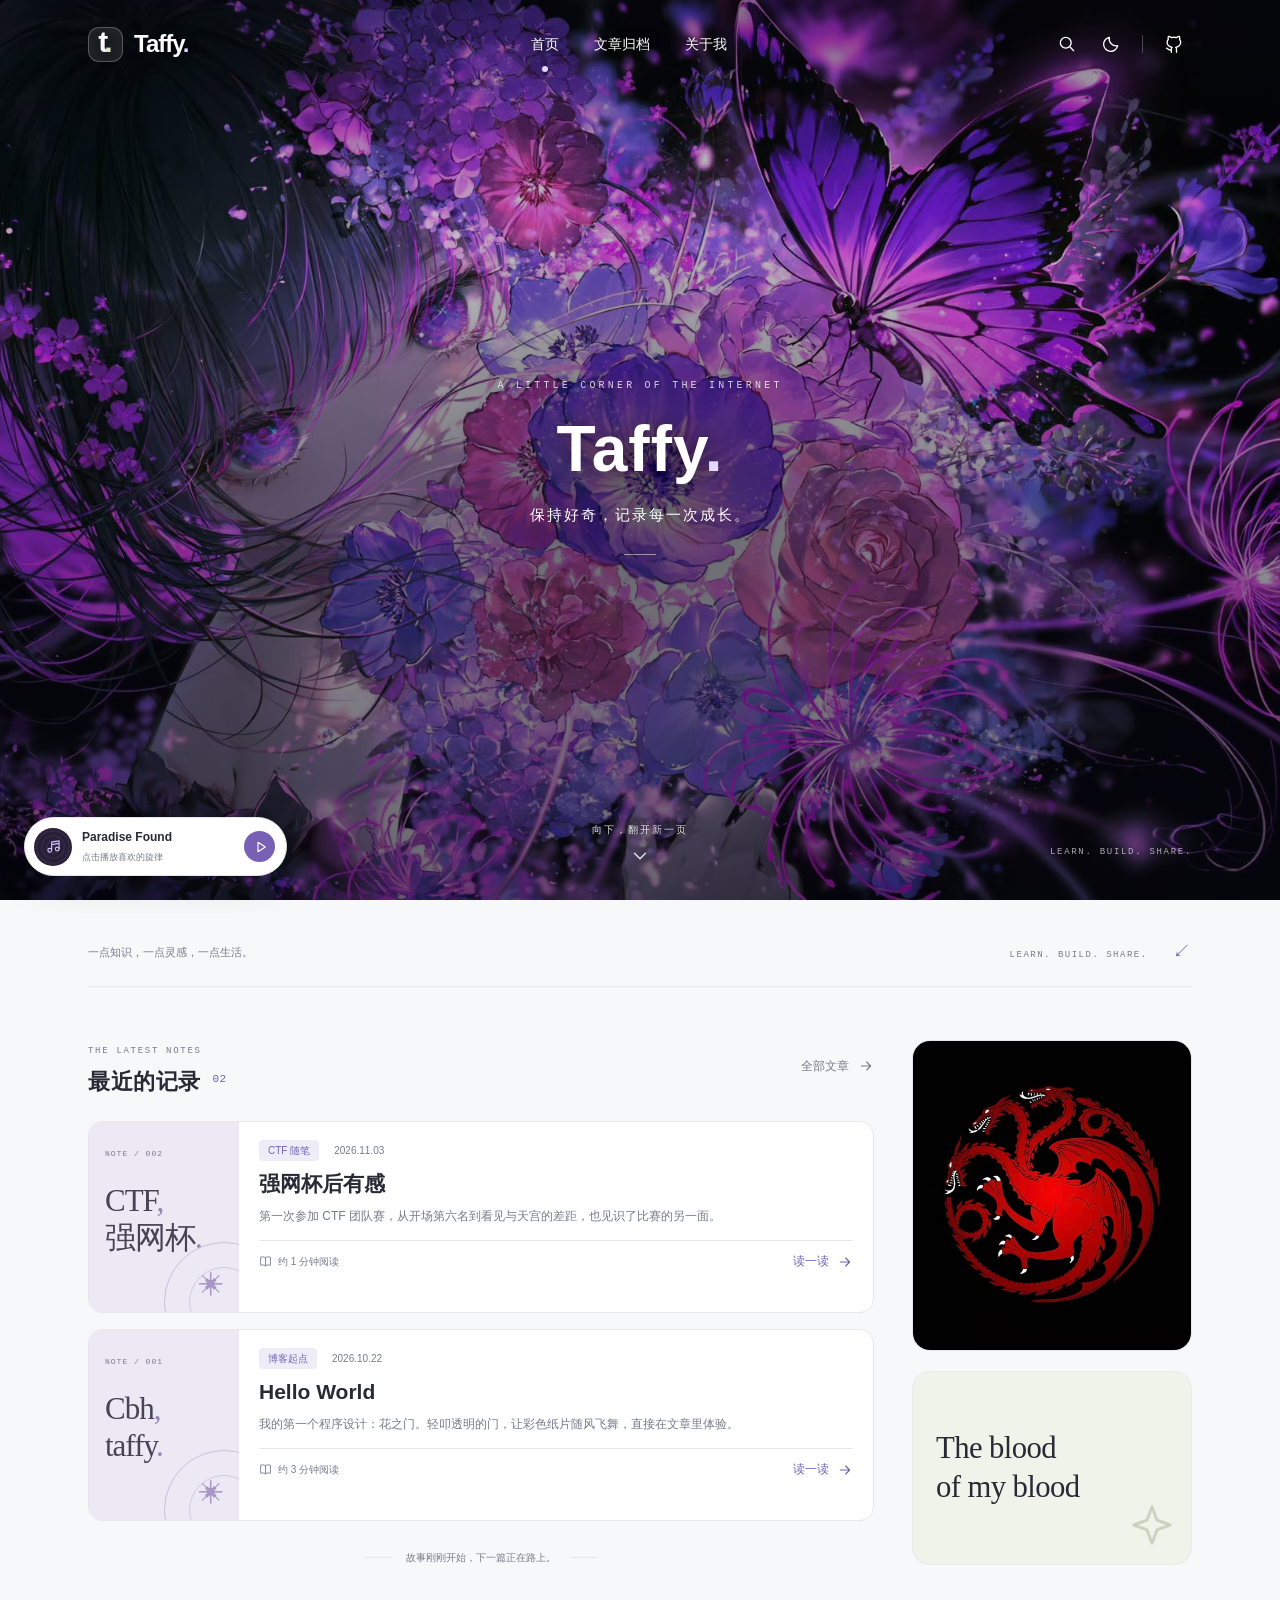
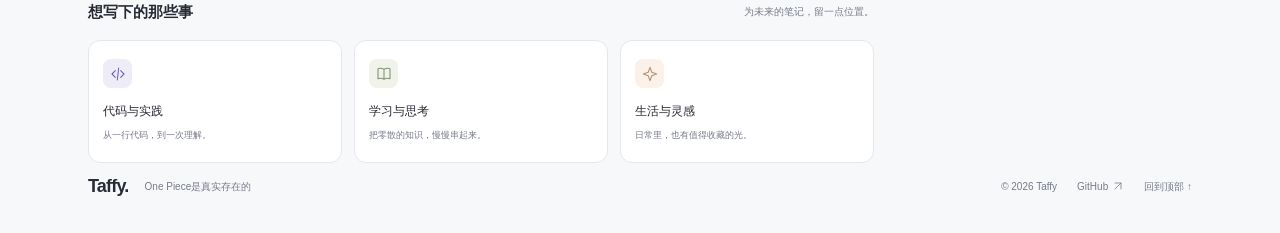
==== index.html @ 6ffe506d "Compact homepage article cards and refresh archive navigation" ====
<!DOCTYPE html>
<html lang="zh-CN" id="top">
<head>
  <meta charset="utf-8"><meta name="viewport" content="width=device-width, initial-scale=1">
  <title>Taffy · 保持好奇，记录成长</title><meta name="description" content="Taffy 的个人博客，记录学习、编程实践和生活灵感。保持好奇，记录每一次成长。">
  <link rel="canonical" href="https://cfy42568b-cmd.github.io/"><link rel="icon" href="/assets/favicon.svg" type="image/svg+xml">
  <meta name="color-scheme" content="light dark"><meta name="theme-color" content="#f7f8fa">
  <meta property="og:type" content="website"><meta property="og:title" content="Taffy · 保持好奇，记录成长"><meta property="og:description" content="Taffy 的个人博客，记录学习、编程实践和生活灵感。保持好奇，记录每一次成长。"><meta property="og:url" content="https://cfy42568b-cmd.github.io/"><meta property="og:site_name" content="Taffy 的学习手记"><meta property="og:locale" content="zh_CN"><meta name="twitter:card" content="summary">
  <script>(()=>{document.documentElement.classList.add('js');try{const t=localStorage.getItem('taffy-theme');if(t==='light'||t==='dark')document.documentElement.dataset.theme=t;else if(matchMedia('(prefers-color-scheme: dark)').matches)document.documentElement.dataset.theme='dark';}catch(e){if(matchMedia('(prefers-color-scheme: dark)').matches)document.documentElement.dataset.theme='dark';}})();</script>
  <link rel="preload" as="image" href="/assets/butterfly-night.jpg">
  <link rel="stylesheet" href="/css/taffy.css?v=97328b5d8782"><link rel="stylesheet" href="/css/wallpaper.css?v=3caed2d42770"><script src="/js/taffy.js?v=270c802d1d26" defer></script>
  <link rel="stylesheet" href="/css/music.css?v=56761fa14e0e"><script src="/js/music.js?v=52627d510167" defer></script>
  <style>
    .sidebar .dragon-card {
      padding: 0;
      aspect-ratio: 9 / 10;
      overflow: hidden;
      background: #000;
    }
    .sidebar .dragon-card-image {
      display: block;
      width: 100%;
      height: 100%;
      object-fit: cover;
      object-position: center;
    }
    .sidebar .blood-note-card {
      min-height: 194px;
      display: flex;
      align-items: center;
    }
    .sidebar .blood-note-card > p {
      position: relative;
      z-index: 1;
      margin: 0;
      font-family: Georgia, "Times New Roman", serif;
      font-size: clamp(26px, 2.4vw, 36px);
      font-weight: 400;
      line-height: 1.25;
      letter-spacing: -.02em;
    }
    .sidebar .blood-note-card .note-spark {
      width: 44px;
      height: 44px;
      right: 17px;
      bottom: 17px;
    }
  
    /* Compact homepage article list. */
    .wallpaper-home .post-card {
      display: grid;
      grid-template-columns: 150px minmax(0, 1fr);
      border-radius: 14px;
    }
    .wallpaper-home .post-card + .post-card { margin-top: 16px; }
    .wallpaper-home .post-visual {
      height: 100%;
      min-height: 190px;
      padding: 16px;
    }
    .wallpaper-home .visual-index { font-size: 8px; letter-spacing: 1px; }
    .wallpaper-home .visual-hello {
      top: 60px;
      left: 16px;
      font-size: 31px;
      line-height: 1.2;
      letter-spacing: -1px;
    }
    .wallpaper-home .visual-hello > span:last-child { margin-left: 0; }
    .wallpaper-home .visual-bottom { display: none; }
    .wallpaper-home .visual-orbit {
      width: 120px;
      height: 120px;
      top: auto;
      bottom: -50px;
      right: -45px;
    }
    .wallpaper-home .visual-spark {
      top: auto;
      bottom: 14px;
      right: 15px;
      font-size: 25px;
    }
    .wallpaper-home .post-content { padding: 18px 20px; min-width: 0; }
    .wallpaper-home .post-content h3 {
      margin: 8px 0;
      font-size: 21px;
      letter-spacing: 0;
      overflow-wrap: anywhere;
    }
    .wallpaper-home .post-content > p {
      max-width: none;
      font-size: 12px;
      line-height: 1.8;
      display: -webkit-box;
      -webkit-box-orient: vertical;
      -webkit-line-clamp: 2;
      overflow: hidden;
    }
    .wallpaper-home .post-card-footer {
      margin-top: 12px;
      padding-top: 10px;
    }
    @media (max-width: 900px) {
      .wallpaper-home .post-card { grid-template-columns: 108px minmax(0, 1fr); }
      .wallpaper-home .post-visual { padding: 12px; }
      .wallpaper-home .visual-hello { left: 12px; font-size: 25px; }
      .wallpaper-home .post-content { padding: 16px; }
      .wallpaper-home .post-content h3 { font-size: 19px; }
      .wallpaper-home .post-meta { gap: 8px; }
    }
    @media (max-width: 420px) {
      .wallpaper-home .post-card { grid-template-columns: 84px minmax(0, 1fr); }
      .wallpaper-home .post-visual { min-height: 180px; padding: 10px; }
      .wallpaper-home .visual-index { font-size: 6px; letter-spacing: .4px; }
      .wallpaper-home .visual-hello { left: 10px; font-size: 21px; }
      .wallpaper-home .post-content { padding: 14px 12px; }
      .wallpaper-home .post-content h3 { font-size: 18px; }
      .wallpaper-home .reading-time { font-size: 9px; gap: 4px; }
      .wallpaper-home .read-link { font-size: 11px; gap: 4px; }
    }
  </style>
</head><body class="wallpaper-home"><a class="skip-link" href="#main">跳到主要内容</a>
    <header class="site-header"><div class="shell header-inner">
      <a class="brand" href="/" aria-label="Taffy 博客首页"><span class="brand-mark">t<span>.</span></span><span>Taffy<span class="brand-dot">.</span></span></a>
      <nav class="site-nav" id="site-nav" aria-label="主导航"><a href="/" aria-current="page">首页</a><a href="/archives/?v=20261103-articles">文章归档</a><a href="/about/">关于我</a></nav>
      <div class="header-actions"><button class="icon-button js-only" type="button" data-search-open aria-label="搜索文章"><svg class="icon " width="20" height="20" viewBox="0 0 24 24" fill="none" stroke="currentColor" stroke-width="1.6" stroke-linecap="round" stroke-linejoin="round" aria-hidden="true"><circle cx="10.5" cy="10.5" r="6.5"/><path d="m16 16 4 4"/></svg></button><button class="icon-button theme-toggle js-only" type="button" aria-label="切换到深色模式" aria-pressed="false"><svg class="icon moon-icon" width="20" height="20" viewBox="0 0 24 24" fill="none" stroke="currentColor" stroke-width="1.6" stroke-linecap="round" stroke-linejoin="round" aria-hidden="true"><path d="M20 14A8.5 8.5 0 0 1 10 4a8.5 8.5 0 1 0 10 10Z"/></svg><svg class="icon sun-icon" width="20" height="20" viewBox="0 0 24 24" fill="none" stroke="currentColor" stroke-width="1.6" stroke-linecap="round" stroke-linejoin="round" aria-hidden="true"><circle cx="12" cy="12" r="4"/><path d="M12 2v2m0 16v2M2 12h2m16 0h2M5 5l1.5 1.5m11 11L19 19M5 19l1.5-1.5m11-11L19 5"/></svg></button><span class="header-divider"></span><a class="icon-button github-top" href="https://github.com/cfy42568b-cmd" target="_blank" rel="noopener noreferrer" aria-label="在新标签页打开 GitHub"><svg class="icon " width="20" height="20" viewBox="0 0 24 24" fill="none" stroke="currentColor" stroke-width="1.6" stroke-linecap="round" stroke-linejoin="round" aria-hidden="true"><path d="M9 19c-4 1-4-2-6-2m12 5v-4c0-1-.4-1.8-1-2 3-.4 6-1.5 6-6a4.7 4.7 0 0 0-1.3-3.3c.2-.8.3-2.3-.2-3.7 0 0-1.1-.3-3.6 1.3a12 12 0 0 0-6 0C6.4 2.7 5.3 3 5.3 3c-.5 1.4-.4 2.9-.2 3.7A4.7 4.7 0 0 0 3.8 10c0 4.5 3 5.6 6 6-.6.2-1 1-1 2v4"/></svg></a><button class="icon-button menu-toggle js-only" type="button" aria-label="展开导航菜单" aria-controls="site-nav" aria-expanded="false"><svg class="icon " width="20" height="20" viewBox="0 0 24 24" fill="none" stroke="currentColor" stroke-width="1.6" stroke-linecap="round" stroke-linejoin="round" aria-hidden="true"><path d="M4 7h16M4 12h16M4 17h16"/></svg></button></div>
    </div></header><main id="main">
  <section class="home-cover" aria-labelledby="hero-title">
    <img class="cover-image" src="/assets/butterfly-night.jpg" width="2047" height="1146" alt="" fetchpriority="high" decoding="async">
    <div class="cover-shade" aria-hidden="true"></div>
    <div class="cover-title">
      <span class="cover-eyebrow">A LITTLE CORNER OF THE INTERNET</span>
      <h1 id="hero-title">Taffy<span>.</span></h1>
      <p>保持好奇，记录每一次成长。</p>
      <span class="cover-line" aria-hidden="true"></span>
    </div>
    <span class="cover-caption" aria-hidden="true">TAFFY'S DIGITAL GARDEN</span>
    <a class="cover-scroll" href="#latest" aria-label="向下浏览文章"><span>向下，翻开新一页</span><svg width="22" height="22" viewBox="0 0 24 24" fill="none" stroke="currentColor" stroke-width="1.5" stroke-linecap="round" stroke-linejoin="round" aria-hidden="true"><path d="m6 9 6 6 6-6"/></svg></a>
    <span class="cover-caption cover-caption-right" aria-hidden="true">LEARN. BUILD. SHARE.</span>
  </section>
  <div class="shell home-content">
<div class="hero-footnote"><span>一点知识，一点灵感，一点生活。</span><span class="mono">LEARN. BUILD. SHARE. <span class="footnote-arrow">↙</span></span></div>
<div class="content-layout" id="latest"><section class="posts-section" aria-labelledby="latest-title"><div class="section-heading"><div><span class="eyebrow">THE LATEST NOTES</span><h2 id="latest-title">最近的记录<span class="count">02</span></h2></div><a class="text-link" href="/archives/?v=20261103-articles">全部文章 <svg class="icon " width="20" height="20" viewBox="0 0 24 24" fill="none" stroke="currentColor" stroke-width="1.6" stroke-linecap="round" stroke-linejoin="round" aria-hidden="true"><path d="M5 12h14m-6-6 6 6-6 6"/></svg></a></div>
<article class="post-card"><a class="post-visual" href="/2026/11/03/qiangwang-cup-reflections/" aria-label="阅读 强网杯后有感"><span class="visual-index">NOTE / 002</span><span class="visual-hello">CTF<span class="visual-comma">,</span><br><span>强网杯<span class="visual-dot">.</span></span></span><span class="visual-bottom"><span>NOTES AFTER THE COMPETITION</span><svg class="icon " width="20" height="20" viewBox="0 0 24 24" fill="none" stroke="currentColor" stroke-width="1.6" stroke-linecap="round" stroke-linejoin="round" aria-hidden="true"><path d="M6 18 18 6M6 6h12v12"/></svg></span><span class="visual-orbit"></span><span class="visual-spark">✳</span></a><div class="post-content"><div class="post-meta"><span class="tag">CTF 随笔</span><time datetime="2026-11-03">2026.11.03</time></div><h3><a href="/2026/11/03/qiangwang-cup-reflections/">强网杯后有感</a></h3><p>第一次参加 CTF 团队赛，从开场第六名到看见与天宫的差距，也见识了比赛的另一面。</p><div class="post-card-footer"><span class="reading-time"><svg class="icon " width="20" height="20" viewBox="0 0 24 24" fill="none" stroke="currentColor" stroke-width="1.6" stroke-linecap="round" stroke-linejoin="round" aria-hidden="true"><path d="M12 5c-3-2-6-2-9-1v15c3-1 6-1 9 1 3-2 6-2 9-1V4c-3-1-6-1-9 1Zm0 0v15"/></svg> 约 1 分钟阅读</span><a href="/2026/11/03/qiangwang-cup-reflections/" class="read-link">读一读 <svg class="icon " width="20" height="20" viewBox="0 0 24 24" fill="none" stroke="currentColor" stroke-width="1.6" stroke-linecap="round" stroke-linejoin="round" aria-hidden="true"><path d="M5 12h14m-6-6 6 6-6 6"/></svg></a></div></div></article>
<article class="post-card"><a class="post-visual" href="/2026/10/22/hello-world/" aria-label="阅读 Hello World"><span class="visual-index">NOTE / 001</span><span class="visual-hello">Cbh<span class="visual-comma">,</span><br><span>taffy<span class="visual-dot">.</span></span></span><span class="visual-bottom"><span>EVERY STORY STARTS SOMEWHERE</span><svg class="icon " width="20" height="20" viewBox="0 0 24 24" fill="none" stroke="currentColor" stroke-width="1.6" stroke-linecap="round" stroke-linejoin="round" aria-hidden="true"><path d="M6 18 18 6M6 6h12v12"/></svg></span><span class="visual-orbit"></span><span class="visual-spark">✳</span></a><div class="post-content"><div class="post-meta"><span class="tag">博客起点</span><time datetime="2026-10-22T13:47:17.910Z">2026.10.22</time></div><h3><a href="/2026/10/22/hello-world/">Hello World</a></h3><p>我的第一个程序设计：花之门。轻叩透明的门，让彩色纸片随风飞舞，直接在文章里体验。</p><div class="post-card-footer"><span class="reading-time"><svg class="icon " width="20" height="20" viewBox="0 0 24 24" fill="none" stroke="currentColor" stroke-width="1.6" stroke-linecap="round" stroke-linejoin="round" aria-hidden="true"><path d="M12 5c-3-2-6-2-9-1v15c3-1 6-1 9 1 3-2 6-2 9-1V4c-3-1-6-1-9 1Zm0 0v15"/></svg> 约 3 分钟阅读</span><a href="/2026/10/22/hello-world/" class="read-link">读一读 <svg class="icon " width="20" height="20" viewBox="0 0 24 24" fill="none" stroke="currentColor" stroke-width="1.6" stroke-linecap="round" stroke-linejoin="round" aria-hidden="true"><path d="M5 12h14m-6-6 6 6-6 6"/></svg></a></div></div></article>
<div class="end-note"><span></span><p>故事刚刚开始，下一篇正在路上。</p><span></span></div><section class="topics-section" aria-labelledby="topics-title"><div class="topics-heading"><h3 id="topics-title">想写下的那些事</h3><span>为未来的笔记，留一点位置。</span></div><div class="topic-grid"><div class="topic-item"><span class="topic-icon"><svg class="icon " width="20" height="20" viewBox="0 0 24 24" fill="none" stroke="currentColor" stroke-width="1.6" stroke-linecap="round" stroke-linejoin="round" aria-hidden="true"><path d="m8 7-5 5 5 5m8-10 5 5-5 5m-3-14-2 18"/></svg></span><strong>代码与实践</strong><p>从一行代码，到一次理解。</p></div><div class="topic-item"><span class="topic-icon sage"><svg class="icon " width="20" height="20" viewBox="0 0 24 24" fill="none" stroke="currentColor" stroke-width="1.6" stroke-linecap="round" stroke-linejoin="round" aria-hidden="true"><path d="M12 5c-3-2-6-2-9-1v15c3-1 6-1 9 1 3-2 6-2 9-1V4c-3-1-6-1-9 1Zm0 0v15"/></svg></span><strong>学习与思考</strong><p>把零散的知识，慢慢串起来。</p></div><div class="topic-item"><span class="topic-icon peach"><svg class="icon " width="20" height="20" viewBox="0 0 24 24" fill="none" stroke="currentColor" stroke-width="1.6" stroke-linecap="round" stroke-linejoin="round" aria-hidden="true"><path d="m12 2 2.7 7.3L22 12l-7.3 2.7L12 22l-2.7-7.3L2 12l7.3-2.7Z"/></svg></span><strong>生活与灵感</strong><p>日常里，也有值得收藏的光。</p></div></div></section></section><aside class="sidebar" aria-label="关于博客"><section class="profile-card dragon-card" aria-label="红色三首龙"><img class="dragon-card-image" src="/assets/%E5%BE%AE%E4%BF%A1%E5%9B%BE%E7%89%87_20261013163042_8_358.jpg" width="2532" height="1170" alt="黑色背景上的红色三首龙徽章" loading="lazy" decoding="async"></section><section class="note-card blood-note-card" aria-label="The blood of my blood"><p>The blood<br>of my blood</p><svg class="icon note-spark" width="20" height="20" viewBox="0 0 24 24" fill="none" stroke="currentColor" stroke-width="1.6" stroke-linecap="round" stroke-linejoin="round" aria-hidden="true"><path d="m12 2 2.7 7.3L22 12l-7.3 2.7L12 22l-2.7-7.3L2 12l7.3-2.7Z"/></svg></section></aside></div>
</div></main><footer class="site-footer shell"><div><a class="footer-brand" href="/">Taffy.</a><span>One Piece是真实存在的</span></div><div class="footer-meta"><span>© 2026 Taffy</span><a href="https://github.com/cfy42568b-cmd" target="_blank" rel="noopener noreferrer">GitHub <svg class="icon " width="20" height="20" viewBox="0 0 24 24" fill="none" stroke="currentColor" stroke-width="1.6" stroke-linecap="round" stroke-linejoin="round" aria-hidden="true"><path d="M6 18 18 6M6 6h12v12"/></svg></a><a href="#top" aria-label="返回顶部">回到顶部 ↑</a></div></footer>
    <dialog class="search-dialog" aria-labelledby="search-title"><div class="search-heading"><h2 id="search-title">找一篇文章</h2><button type="button" class="icon-button" data-search-close aria-label="关闭搜索"><svg class="icon " width="20" height="20" viewBox="0 0 24 24" fill="none" stroke="currentColor" stroke-width="1.6" stroke-linecap="round" stroke-linejoin="round" aria-hidden="true"><path d="m6 6 12 12M6 18 18 6"/></svg></button></div><label class="search-field"><svg class="icon " width="20" height="20" viewBox="0 0 24 24" fill="none" stroke="currentColor" stroke-width="1.6" stroke-linecap="round" stroke-linejoin="round" aria-hidden="true"><circle cx="10.5" cy="10.5" r="6.5"/><path d="m16 16 4 4"/></svg><input type="search" id="article-search" placeholder="搜索标题、内容或关键词…" aria-label="搜索标题、内容或关键词" autocomplete="off"></label><p class="search-status" role="status" aria-live="polite">共 2 篇文章</p><div class="search-results"><a class="search-result" href="/2026/11/03/qiangwang-cup-reflections/" data-search-text="强网杯后有感 ctf 团队赛 第六名 天宫 比赛 这是我第一次参加ctf团队赛，最开始打到了第六名，以为是我们很有实力，结果是大佬还没来参赛呢。。。这次比赛让我看到了我与天宫的差距，也让我了解到了比赛的黑暗面😱😱😱😱"><span><strong>强网杯后有感</strong><small>2026.11.03 · CTF 随笔</small></span><svg class="icon " width="20" height="20" viewBox="0 0 24 24" fill="none" stroke="currentColor" stroke-width="1.6" stroke-linecap="round" stroke-linejoin="round" aria-hidden="true"><path d="M5 12h14m-6-6 6 6-6 6"/></svg></a><a class="search-result" href="/2026/10/22/hello-world/" data-search-text="hello world 博客 第一篇 我的第一个程序设计 花之门 透明门 彩色纸片 交互 在线体验 cbh.taffy"><span><strong>Hello World · 我的第一个程序设计</strong><small>2026.10.22 · 博客起点 / 程序设计</small></span><svg class="icon " width="20" height="20" viewBox="0 0 24 24" fill="none" stroke="currentColor" stroke-width="1.6" stroke-linecap="round" stroke-linejoin="round" aria-hidden="true"><path d="M5 12h14m-6-6 6 6-6 6"/></svg></a><p class="search-empty" hidden>还没有找到相关笔记，换个关键词试试吧。</p></div><p class="search-hint"><kbd>Esc</kbd> 关闭 <span>·</span> <kbd>/</kbd> 快速搜索</p></dialog></body></html>
---- css/taffy.css ----
/* Taffy — a quiet digital notebook. All assets are served locally. */
:root {
  --bg:#f7f8fa;
  --paper:#fff;
  --ink:#282b35;
  --muted:#777b89;
  --line:#e5e7ec;
  --purple:#7063b5;
  --purple-dark:#6253a6;
  --lavender:#eeecf7;
  --sage:#eff3e9;
  --peach:#fcf1e8;
  --shadow:0 10px 36px #25243806;
  --radius:18px;
  --mono:"SFMono-Regular",Consolas,"Liberation Mono",monospace;
  color-scheme:light;
  scroll-behavior:smooth;
  scroll-padding-top:105px
}

:root[data-theme=dark] {
  --bg:#191b22;
  --paper:#22252e;
  --ink:#e9e8ef;
  --muted:#b0b2be;
  --line:#363944;
  --purple:#b8a8f4;
  --purple-dark:#cabcf9;
  --lavender:#302c42;
  --sage:#2b352d;
  --peach:#3b302c;
  --shadow:0 10px 36px #00000016;
  color-scheme:dark
}

* {
  box-sizing:border-box
}
body {
  margin:0;
  background:var(--bg);
  color:var(--ink);
  font-family:Inter,-apple-system,BlinkMacSystemFont,"Segoe UI","PingFang SC","Hiragino Sans GB","Microsoft YaHei",sans-serif;
  font-size:15px;
  line-height:1.75;
  -webkit-font-smoothing:antialiased
}
a {
  color:inherit;
  text-decoration:none
}
button,input {
  font:inherit
}
button {
  color:inherit;
  cursor:pointer
}
button:disabled {
  cursor:default
}
svg {
  flex-shrink:0;
  vertical-align:middle
}
button,a,input {
  -webkit-tap-highlight-color:transparent
}
a,button {
  touch-action:manipulation
}
a:focus-visible,button:focus-visible,input:focus-visible {
  outline:3px solid var(--purple);
  outline-offset:5px;
  border-radius:5px
}
::selection {
  background:#c9bff070
}
h1,h2,h3,p {
  margin:0
}
h1,h2,h3 {
  line-height:1.4
}
button {
  border:0;
  background:none
}
button::-moz-focus-inner {
  border:0
}
[hidden] {
  display:none!important
}
.js-only {
  display:none!important
}
.js .js-only {
  display:inline-flex!important
}
.shell {
  max-width:1160px;
  margin:0 auto;
  padding:0 28px
}
.mono,.eyebrow {
  font-family:var(--mono)
}
.eyebrow {
  font-size:11px;
  letter-spacing:1.7px;
  font-weight:500;
  color:var(--muted)
}
.icon {
  width:20px;
  height:20px
}
.skip-link {
  position:fixed;
  top:-80px;
  left:20px;
  padding:12px 20px;
  background:var(--ink);
  color:var(--paper);
  z-index:100
}
.skip-link:focus {
  top:10px
}

.site-header {
  position:sticky;
  top:0;
  z-index:20;
  border-bottom:1px solid var(--line);
  background:var(--bg)
}
.header-inner {
  height:88px;
  display:flex;
  align-items:center;
  justify-content:space-between;
  gap:30px
}
.brand {
  display:inline-flex;
  gap:11px;
  align-items:center;
  font-size:24px;
  line-height:1;
  font-weight:750;
  letter-spacing:-1px
}
.brand-mark {
  width:35px;
  height:35px;
  background:var(--purple);
  color:var(--paper);
  border-radius:11px;
  font-size:30px;
  display:flex;
  justify-content:center;
  align-items:center;
  padding-bottom:5px;
  letter-spacing:-4px;
  padding-right:4px
}
.brand-mark span {
  color:#dbe8c4
}
.brand-dot {
  color:var(--purple)
}
.site-nav {
  display:flex;
  gap:35px;
  align-self:stretch;
  align-items:center;
  margin-left:20px
}
.site-nav>a {
  height:100%;
  display:flex;
  align-items:center;
  position:relative;
  font-size:14px;
  color:var(--muted)
}
.site-nav>a:hover,.site-nav>a[aria-current] {
  color:var(--ink)
}
.site-nav>a[aria-current]:after {
  content:"";
  position:absolute;
  bottom:16px;
  left:calc(50% - 3px);
  width:6px;
  height:6px;
  border-radius:50%;
  background:var(--purple)
}
.header-actions {
  display:flex;
  align-items:center;
  gap:8px
}
.icon-button {
  width:36px;
  height:36px;
  border-radius:10px;
  display:inline-flex;
  align-items:center;
  justify-content:center;
  color:var(--muted)
}
.icon-button:hover {
  background:var(--lavender);
  color:var(--purple)
}
.header-divider {
  height:18px;
  width:1px;
  background:var(--line);
  margin:0 5px
}
.menu-toggle {
  display:none!important
}
.js .menu-toggle {
  display:none!important
}
.sun-icon {
  display:none
}
[data-theme=dark] .moon-icon {
  display:none
}
[data-theme=dark] .sun-icon {
  display:block
}

.hero {
  overflow:clip;
  display:grid;
  grid-template-columns:1.12fr 1fr;
  gap:20px;
  align-items:center;
  min-height:490px;
  padding:66px 0 56px
}
.hero-eyebrow {
  display:flex;
  align-items:center;
  gap:8px;
  color:var(--purple);
  font-size:10px;
  letter-spacing:1.65px
}
.status-dot {
  display:inline-block;
  width:6px;
  height:6px;
  border-radius:50%;
  background:#9bad83;
  flex-shrink:0
}
.hero h1 {
  font-size:clamp(34px,3.6vw,49px);
  font-weight:750;
  line-height:1.55;
  letter-spacing:1px;
  margin:18px 0
}
.heading-period {
  color:var(--purple)
}
.hand-underline {
  position:relative;
  white-space:nowrap
}
.hand-underline svg {
  position:absolute;
  bottom:-8px;
  left:0;
  width:100%;
  height:13px;
  fill:none;
  stroke:#b6a5de;
  stroke-width:2.6;
  stroke-linecap:round;
  opacity:.85
}
.hero-description {
  font-size:14px;
  line-height:2.1;
  color:var(--muted);
  margin-top:20px
}
.hero-actions {
  display:flex;
  align-items:center;
  gap:28px;
  margin-top:27px
}
.button {
  display:inline-flex;
  align-items:center;
  justify-content:center;
  gap:24px;
  font-size:13px;
  font-weight:500;
  border-radius:9px;
  min-height:44px;
  padding:10px 20px;
  transition:background .2s,transform .2s
}
.button:hover {
  transform:translateY(-2px)
}
.button-primary {
  color:#fff;
  background:#7063b5
}
.button-primary:hover {
  background:#6253a6
}
.button .icon {
  width:17px;
  height:17px
}
.hero-secondary {
  font-size:13px;
  color:var(--muted);
  display:flex;
  gap:8px;
  align-items:center
}
.hero-secondary:hover {
  color:var(--purple)
}
.hero-secondary .icon {
  width:15px;
  height:15px
}
.hero-art {
  height:336px;
  position:relative;
  display:flex;
  align-items:center;
  justify-content:center;
  isolation:isolate
}
.hero-art:before {
  content:"";
  position:absolute;
  inset:-8px 10px;
  background:radial-gradient(ellipse,#b9a9dd25,transparent 69%);
  z-index:-2
}
.orbit {
  position:absolute;
  border:1px solid var(--line);
  border-radius:50%;
  z-index:-1
}
.orbit-one {
  width:350px;
  height:350px;
  transform:rotate(-22deg) scaleX(1.15)
}
.orbit-two {
  width:370px;
  height:370px;
  border-style:dashed;
  opacity:.7
}
.orbit-dot {
  position:absolute;
  width:10px;
  height:10px;
  border:2px solid var(--bg);
  border-radius:50%;
  background:#b7a6d7
}
.dot-one {
  top:1px;
  left:48%
}
.dot-two {
  bottom:20px;
  right:16%;
  background:#adba97
}
.art-star {
  position:absolute;
  color:#ab97d3
}
.star-one {
  right:20px;
  top:27px;
  font-size:34px
}
.star-two {
  left:20px;
  bottom:14px;
  color:#b0bba4;
  font-size:33px
}
.journal-window {
  width:326px;
  background:var(--paper);
  box-shadow:0 14px 45px #423e6012;
  border:1px solid var(--line);
  border-radius:12px;
  transform:rotate(-4deg);
  overflow:hidden;
  z-index:1
}
.window-bar {
  height:39px;
  border-bottom:1px solid var(--line);
  background:var(--bg);
  display:flex;
  gap:20px;
  align-items:center;
  padding:0 15px;
  font-family:var(--mono);
  font-size:9px;
  color:var(--muted)
}
.window-bar>.icon {
  width:12px;
  height:12px;
  margin-left:auto;
  color:#af9acb
}
.window-dots {
  display:flex;
  gap:4px
}
.window-dots i {
  width:6px;
  height:6px;
  border-radius:50%;
  background:#ddc5c4
}
.window-dots i:nth-child(2) {
  background:#e5d9b7
}
.window-dots i:nth-child(3) {
  background:#c1d0b9
}
.window-content {
  padding:23px 26px 15px;
  font-family:var(--mono)
}
.code-comment {
  font-size:10px;
  color:#9b9daa
}
.code-title {
  font-size:28px;
  font-weight:650;
  letter-spacing:-1px;
  line-height:1.5;
  margin:9px 0 17px
}
.code-title>span:first-child {
  color:var(--purple)
}
.cursor {
  font-weight:300;
  color:#b5a4d5;
  margin-left:2px
}
.code-body {
  font-size:11px;
  line-height:1.95;
  color:var(--muted)
}
.code-purple {
  color:var(--purple)
}
.code-green {
  color:#7d9065
}
[data-theme=dark] .code-green {
  color:#b5c898
}
.window-bottom {
  font-size:8px;
  color:var(--muted);
  border-top:1px solid var(--line);
  padding-top:12px;
  margin-top:17px;
  display:flex;
  align-items:center;
  gap:7px;
  white-space:nowrap
}
.window-bottom .status-dot {
  width:5px;
  height:5px
}
.floating-label {
  position:absolute;
  background:var(--paper);
  border:1px solid var(--line);
  border-radius:8px;
  display:flex;
  align-items:center;
  gap:8px;
  padding:10px 15px;
  box-shadow:var(--shadow);
  font-size:10px;
  z-index:3;
  color:var(--muted)
}
.floating-label .icon {
  width:14px;
  height:14px;
  color:var(--purple)
}
.label-top {
  top:3px;
  right:40px;
  transform:rotate(5deg);
  font-family:var(--mono)
}
.label-bottom {
  bottom:-1px;
  left:65px;
  transform:rotate(3deg);
  font-size:11px;
  letter-spacing:1px
}
.hero-footnote {
  display:flex;
  justify-content:space-between;
  align-items:center;
  padding:13px 0 17px;
  border-bottom:1px solid var(--line);
  color:var(--muted);
  font-size:11px
}
.hero-footnote>.mono {
  font-size:9px;
  letter-spacing:1.5px
}
.footnote-arrow {
  font-size:18px;
  color:var(--purple);
  margin-left:18px
}

.content-layout {
  display:grid;
  grid-template-columns:minmax(0,1fr) 280px;
  gap:38px;
  align-items:start;
  margin-top:48px;
  scroll-margin-top:115px
}
.section-heading {
  display:flex;
  align-items:center;
  justify-content:space-between;
  margin-bottom:23px
}
.section-heading h2 {
  font-size:22px;
  letter-spacing:.5px;
  margin-top:6px
}
.section-heading .eyebrow {
  font-size:9px
}
.count {
  font-family:var(--mono);
  font-size:11px;
  color:var(--purple);
  font-weight:400;
  vertical-align:top;
  display:inline-block;
  margin:5px 0 0 12px
}
.text-link {
  display:inline-flex;
  align-items:center;
  gap:9px;
  font-size:12px;
  color:var(--muted)
}
.text-link .icon {
  width:16px;
  height:16px
}
.text-link:hover {
  color:var(--purple)
}
.post-card {
  background:var(--paper);
  border:1px solid var(--line);
  border-radius:var(--radius);
  overflow:hidden;
  transition:box-shadow .2s,border-color .2s
}
.post-card:hover {
  box-shadow:0 12px 30px #34334b09;
  border-color:#c8c1de
}
.post-visual {
  display:block;
  height:233px;
  background:#ece9f4;
  position:relative;
  overflow:hidden;
  padding:22px 29px;
  color:#484354
}
.visual-index {
  font-family:var(--mono);
  font-size:9px;
  letter-spacing:1.5px;
  color:#82788f
}
.visual-hello {
  position:absolute;
  left:30px;
  top:49px;
  font-family:Georgia,"Times New Roman",serif;
  font-size:61px;
  line-height:.95;
  letter-spacing:-2px
}
.visual-hello>span:last-child {
  margin-left:42px
}
.visual-comma,.visual-dot {
  color:#9682b4
}
.visual-bottom {
  position:absolute;
  bottom:19px;
  left:29px;
  right:25px;
  display:flex;
  justify-content:space-between;
  align-items:center;
  font-family:var(--mono);
  font-size:8px;
  letter-spacing:1.5px;
  color:#857b93
}
.visual-orbit {
  position:absolute;
  width:242px;
  height:242px;
  border:1px solid #c9bfda;
  border-radius:50%;
  right:-30px;
  top:-38px
}
.visual-orbit:after {
  content:"";
  position:absolute;
  inset:24px;
  border:1px solid #d2c9e1;
  border-radius:50%
}
.visual-spark {
  position:absolute;
  right:79px;
  top:57px;
  font-family:Georgia,serif;
  color:#a896c5;
  font-size:80px;
  line-height:1;
  transition:transform .6s
}
.post-visual:hover .visual-spark {
  transform:rotate(60deg)
}
[data-theme=dark] .post-visual {
  background:#353044;
  color:#e5deed
}
[data-theme=dark] .visual-index,[data-theme=dark] .visual-bottom {
  color:#b9afc9
}
[data-theme=dark] .visual-orbit {
  border-color:#554965
}
[data-theme=dark] .visual-orbit:after {
  border-color:#4b405c
}
.post-content {
  padding:25px 29px 23px
}
.post-meta {
  display:flex;
  align-items:center;
  gap:15px;
  font-size:10px;
  color:var(--muted);
  flex-wrap:wrap
}
.tag {
  padding:2px 9px;
  background:var(--lavender);
  color:var(--purple);
  font-size:10px;
  border-radius:4px;
  white-space:nowrap
}
.post-content h3 {
  font-size:25px;
  letter-spacing:-.5px;
  margin:12px 0 10px;
  font-weight:650
}
.post-content h3 a:hover {
  color:var(--purple)
}
.post-content>p {
  font-size:13px;
  color:var(--muted);
  line-height:1.9;
  max-width:480px
}
.post-card-footer {
  margin-top:23px;
  padding-top:17px;
  border-top:1px solid var(--line);
  display:flex;
  align-items:center;
  justify-content:space-between
}
.reading-time {
  display:flex;
  align-items:center;
  gap:6px;
  font-size:10px;
  color:var(--muted)
}
.reading-time .icon {
  width:13px;
  height:13px
}
.read-link {
  font-size:12px;
  color:var(--purple);
  display:flex;
  gap:8px;
  align-items:center
}
.read-link .icon {
  width:16px;
  height:16px;
  transition:transform .2s
}
.read-link:hover .icon {
  transform:translateX(3px)
}
.end-note {
  display:flex;
  align-items:center;
  justify-content:center;
  gap:14px;
  padding:28px 0 35px;
  color:var(--muted);
  font-size:10px
}
.end-note>span {
  height:1px;
  background:var(--line);
  width:28px
}
.sidebar {
  padding-top:5px
}
.profile-card {
  background:var(--paper);
  border:1px solid var(--line);
  border-radius:var(--radius);
  padding:25px 23px
}
.profile-top {
  display:flex;
  align-items:center;
  justify-content:space-between;
  margin-bottom:20px
}
.avatar {
  width:57px;
  height:57px;
  border-radius:18px;
  background:var(--lavender);
  font-size:52px;
  line-height:1;
  font-family:Georgia,serif;
  display:flex;
  align-items:center;
  justify-content:center;
  padding-bottom:8px;
  color:var(--purple);
  letter-spacing:-6px;
  padding-right:5px
}
.avatar>span {
  color:#a5b38f
}
.small-stamp {
  font-family:var(--mono);
  font-size:8px;
  letter-spacing:1px;
  line-height:1.9;
  color:#a3a5af
}
.profile-card h2 {
  font-size:17px;
  display:flex;
  align-items:center;
  gap:9px
}
.wave {
  color:#b5a1ce;
  font-size:19px
}
.profile-card p {
  font-size:12px;
  color:var(--muted);
  line-height:2.1;
  margin:11px 0 15px
}
.profile-tags {
  display:flex;
  gap:7px;
  margin-bottom:20px
}
.profile-tags>span {
  font-size:10px;
  padding:2px 9px;
  border:1px solid var(--line);
  border-radius:5px;
  color:var(--muted)
}
.profile-card>.text-link {
  border-top:1px solid var(--line);
  padding-top:16px;
  width:100%;
  justify-content:space-between;
  font-size:11px
}
.note-card {
  padding:23px;
  margin-top:20px;
  background:var(--sage);
  border:1px solid color-mix(in srgb,var(--line),transparent 40%);
  border-radius:var(--radius);
  position:relative;
  overflow:hidden
}
.note-card>.eyebrow {
  font-size:8px;
  letter-spacing:1.2px;
  color:#839175
}
.note-card>p {
  font-size:18px;
  font-weight:500;
  line-height:1.85;
  letter-spacing:1px;
  margin:15px 0 12px
}
.note-sign {
  font-size:10px;
  color:var(--muted)
}
.note-spark {
  position:absolute;
  width:53px;
  height:53px;
  right:17px;
  bottom:22px;
  color:#a8b397;
  opacity:.5
}
.topics-section {
  margin-bottom:8px
}
.topics-heading {
  display:flex;
  align-items:center;
  justify-content:space-between;
  margin-bottom:18px
}
.topics-heading h3 {
  font-size:15px;
  font-weight:600
}
.topics-heading>span {
  font-size:10px;
  color:var(--muted)
}
.topic-grid {
  display:grid;
  grid-template-columns:repeat(3,minmax(0,1fr));
  gap:12px
}
.topic-item {
  border:1px solid var(--line);
  border-radius:12px;
  padding:18px 14px;
  background:var(--paper)
}
.topic-icon {
  display:flex;
  width:29px;
  height:29px;
  align-items:center;
  justify-content:center;
  background:var(--lavender);
  color:var(--purple);
  border-radius:8px;
  margin-bottom:13px
}
.topic-icon>.icon {
  width:16px;
  height:16px
}
.topic-icon.sage {
  background:var(--sage);
  color:#839175
}
.topic-icon.peach {
  background:var(--peach);
  color:#b19179
}
.topic-item strong {
  font-size:12px;
  font-weight:500;
  display:block
}
.topic-item p {
  color:var(--muted);
  font-size:9px;
  line-height:1.85;
  margin-top:5px
}
.closing-note {
  margin-top:57px;
  margin-bottom:50px;
  border-top:1px solid var(--line);
  border-bottom:1px solid var(--line);
  padding:28px 0;
  display:flex;
  align-items:center;
  gap:22px
}
.closing-spark {
  font-size:41px;
  color:#af9ec9;
  line-height:1
}
.closing-note .eyebrow {
  font-size:9px
}
.closing-note p {
  font-size:17px;
  letter-spacing:1px;
  margin-top:4px
}
.closing-note>.text-link {
  margin-left:auto;
  font-size:11px
}
.site-footer {
  display:flex;
  justify-content:space-between;
  align-items:center;
  padding-bottom:31px;
  color:var(--muted);
  font-size:10px;
  gap:22px
}
.site-footer>div:first-child {
  display:flex;
  align-items:center;
  gap:16px
}
.footer-brand {
  font-size:18px;
  font-weight:750;
  color:var(--ink);
  letter-spacing:-.8px
}
.footer-meta {
  display:flex;
  gap:20px;
  align-items:center
}
.footer-meta>a {
  display:flex;
  gap:4px;
  align-items:center
}
.footer-meta .icon {
  width:12px;
  height:12px
}
.footer-meta>a:hover {
  color:var(--purple)
}

.inner-main {
  min-height:calc(100vh - 180px);
  padding-bottom:70px
}
.page-intro {
  padding:63px 0 35px;
  border-bottom:1px solid var(--line)
}
.page-intro h1 {
  font-size:42px;
  font-weight:700;
  margin:12px 0 16px;
  letter-spacing:1px
}
.page-intro>p {
  font-size:14px;
  color:var(--muted)
}
.inner-main+.site-footer {
  padding-top:27px;
  border-top:1px solid var(--line)
}
.archive-panel {
  padding:30px;
  background:var(--paper);
  border:1px solid var(--line);
  border-radius:var(--radius)
}
.archive-summary {
  display:flex;
  justify-content:space-between;
  align-items:center;
  padding-bottom:25px;
  border-bottom:1px solid var(--line)
}
.archive-summary h2 {
  font-family:var(--mono);
  font-weight:500;
  font-size:30px
}
.archive-summary>span {
  font-size:11px;
  color:var(--muted)
}
.archive-month {
  padding-top:28px
}
.month-link {
  color:var(--muted);
  font-size:12px
}
.month-link:hover {
  color:var(--purple)
}
.archive-entry {
  display:flex;
  align-items:center;
  gap:18px;
  padding:23px 0 27px
}
.archive-entry>time {
  font-size:11px;
  font-family:var(--mono);
  color:var(--muted)
}
.archive-entry>div {
  flex:1
}
.archive-entry h3 {
  font-size:20px;
  font-weight:600
}
.archive-entry p {
  font-size:11px;
  color:var(--muted);
  margin-top:7px
}
.archive-entry>.icon {
  width:17px;
  color:var(--purple);
  transition:transform .2s
}
.archive-entry:hover>.icon {
  transform:translateX(4px)
}
.archive-entry:hover h3 {
  color:var(--purple)
}
.archive-ending {
  border-top:1px solid var(--line);
  padding-top:22px;
  font-size:11px;
  display:flex;
  gap:9px;
  align-items:center;
  color:var(--muted)
}

.about-layout {
  display:grid;
  grid-template-columns:minmax(0,1fr) 300px;
  gap:80px;
  padding-top:50px
}
.about-lead h2 {
  font-size:34px;
  line-height:1.8;
  letter-spacing:1px;
  margin:15px 0 21px
}
.about-lead h2>span {
  color:var(--purple)
}
.about-lead>p,.about-block>p {
  color:var(--muted);
  font-size:14px;
  line-height:2.1
}
.about-block {
  padding-top:31px;
  margin-top:31px;
  border-top:1px solid var(--line)
}
.about-block h2 {
  font-size:17px;
  display:flex;
  align-items:center;
  gap:10px;
  margin-bottom:17px
}
.about-block h2>.icon {
  color:var(--purple);
  width:18px
}
.about-block p+p {
  margin-top:13px
}
.about-interests {
  display:flex;
  gap:9px;
  flex-wrap:wrap;
  margin-bottom:16px
}
.about-interests>span {
  background:var(--lavender);
  color:var(--purple);
  padding:5px 11px;
  border-radius:5px;
  font-size:11px
}
.about-actions {
  display:flex;
  align-items:center;
  gap:23px;
  margin-top:35px;
  flex-wrap:wrap
}
.about-aside {
  background:var(--lavender);
  border:1px solid var(--line);
  border-radius:var(--radius);
  padding:45px 25px;
  text-align:center;
  align-self:start;
  position:sticky;
  top:125px
}
.about-avatar {
  position:relative;
  width:140px;
  height:140px;
  margin:0 auto 33px;
  display:flex;
  align-items:center;
  justify-content:center;
  background:var(--paper);
  border:1px solid var(--line);
  border-radius:38px;
  font-size:120px;
  line-height:1;
  letter-spacing:-12px;
  font-family:Georgia,serif;
  color:var(--purple);
  padding-bottom:23px;
  padding-right:5px;
  transform:rotate(-6deg)
}
.about-avatar>span {
  color:#9eaf85
}
.about-avatar>.avatar-spark {
  position:absolute;
  right:-20px;
  top:-12px;
  font-size:50px;
  letter-spacing:0;
  color:#b3a0cf
}
.about-aside>.eyebrow {
  font-size:9px
}
.about-aside>p {
  font-size:25px;
  line-height:1.9;
  margin:20px 0 24px;
  letter-spacing:2px
}
.about-aside>.mono {
  font-size:8px;
  letter-spacing:.8px;
  color:var(--muted)
}

.reading-progress {
  position:fixed;
  top:0;
  left:0;
  width:100%;
  height:3px;
  z-index:30;
  pointer-events:none
}
.reading-progress>span {
  display:block;
  transform:scaleX(0);
  transform-origin:left;
  background:var(--purple);
  height:100%;
  width:100%
}
.article-main {
  padding-top:32px
}
.back-link {
  margin-bottom:28px
}
.article-layout {
  display:grid;
  grid-template-columns:minmax(0,1fr) 210px;
  gap:45px
}
.article-paper {
  border:1px solid var(--line);
  border-radius:var(--radius);
  background:var(--paper);
  padding:38px 42px
}
.article-heading {
  border-bottom:1px solid var(--line);
  padding-bottom:27px;
  margin-bottom:29px
}
.article-heading h1 {
  font-size:44px;
  letter-spacing:-1px;
  margin:16px 0 13px
}
.article-subtitle {
  color:var(--muted);
  font-size:13px
}
.article-author {
  display:flex;
  align-items:center;
  gap:10px;
  font-size:10px;
  color:var(--muted);
  margin-top:22px
}
.mini-avatar {
  display:inline-flex;
  align-items:center;
  justify-content:center;
  width:26px;
  height:26px;
  background:var(--lavender);
  color:var(--purple);
  font-family:Georgia,serif;
  font-size:23px;
  line-height:1;
  border-radius:8px;
  padding-bottom:5px
}
.article-entry {
  font-size:14px;
  line-height:2;
  color:var(--ink);
  overflow-wrap:anywhere
}
.article-entry p {
  margin:16px 0
}
.article-entry a {
  color:var(--purple);
  text-decoration:underline;
  text-underline-offset:3px
}
.article-entry a:hover {
  color:var(--purple-dark)
}
.article-entry h2 {
  font-size:24px;
  margin:35px 0 20px;
  font-weight:650;
  scroll-margin-top:115px
}
.article-entry h3 {
  font-size:18px;
  margin:27px 0 14px;
  font-weight:550;
  scroll-margin-top:115px
}
.headerlink {
  display:none
}
.highlight {
  margin:18px 0;
  background:var(--bg);
  border:1px solid var(--line);
  border-radius:9px;
  overflow:auto;
  padding:15px 17px
}
.highlight table {
  border-collapse:collapse;
  max-width:100%;
  width:100%
}
.highlight td {
  vertical-align:top
}
.highlight pre {
  font-family:var(--mono);
  font-size:12px;
  line-height:1.75;
  margin:0
}
.highlight .gutter {
  padding-right:17px;
  color:var(--muted);
  width:1px;
  border-right:1px solid var(--line)
}
.highlight .code {
  padding-left:16px;
  color:var(--ink)
}
.highlight .string {
  color:var(--purple)
}
.article-end {
  margin-top:38px;
  padding-top:27px;
  border-top:1px solid var(--line)
}
.article-end>.eyebrow {
  font-size:9px
}
.article-end>p {
  font-size:19px;
  margin:9px 0 24px
}
.article-end>div {
  display:flex;
  justify-content:space-between;
  gap:15px;
  align-items:center;
  flex-wrap:wrap
}
.article-end button {
  padding:0
}
.copy-status {
  display:block;
  font-size:11px;
  color:var(--purple);
  margin-top:12px;
  min-height:20px;
  overflow-wrap:anywhere
}
.article-sidebar {
  position:sticky;
  top:120px;
  padding-top:10px
}
.toc>.eyebrow {
  font-size:9px
}
.toc h2 {
  font-size:15px;
  margin:9px 0 19px
}
.toc nav {
  display:flex;
  flex-direction:column;
  border-left:1px solid var(--line);
  gap:12px;
  padding-left:16px;
  font-size:12px;
  color:var(--muted)
}
.toc nav>a:hover,.toc nav>a[aria-current] {
  color:var(--purple)
}
.toc-top {
  font-size:11px;
  color:var(--muted);
  display:inline-block;
  margin-top:25px
}
.reading-note {
  margin-top:32px;
  padding:23px 0;
  border-top:1px solid var(--line);
  color:var(--muted)
}
.reading-note>.icon {
  color:#b3a0d1;
  width:26px;
  height:26px;
  margin-bottom:10px
}
.reading-note>p {
  font-size:12px;
  line-height:2;
  letter-spacing:1px
}

.not-found {
  text-align:center;
  padding-top:70px;
  padding-bottom:100px;
  min-height:calc(100vh - 180px)
}
.error-number {
  font-size:130px;
  font-family:Georgia,serif;
  line-height:1.5;
  letter-spacing:-7px;
  color:var(--purple)
}
.error-number>span {
  font-family:inherit;
  letter-spacing:0;
  font-size:50px;
  display:inline-block;
  vertical-align:top;
  margin-left:10px;
  color:#a8b894
}
.not-found h1 {
  font-size:28px
}
.not-found p {
  color:var(--muted);
  margin:17px 0 28px;
  font-size:14px
}

.search-dialog {
  width:min(560px,calc(100% - 32px));
  padding:24px;
  border:1px solid var(--line);
  border-radius:17px;
  background:var(--paper);
  color:var(--ink);
  box-shadow:0 24px 100px #0003;
  margin:16vh auto auto;
  max-height:75vh;
  overflow:auto
}
.search-dialog::backdrop {
  background:#17152366;
  backdrop-filter:blur(5px)
}
.search-heading {
  display:flex;
  justify-content:space-between;
  align-items:center;
  gap:12px;
  margin-bottom:18px
}
.search-heading h2 {
  font-size:18px
}
.search-field {
  display:flex;
  gap:10px;
  align-items:center;
  background:var(--bg);
  border:1px solid var(--line);
  border-radius:9px;
  padding:10px 13px;
  color:var(--muted)
}
.search-field:focus-within {
  border-color:var(--purple)
}
.search-field>input {
  min-width:0;
  flex:1;
  border:0;
  background:none;
  color:var(--ink);
  outline:0;
  font-size:13px;
  width:100%
}
.search-field>input:focus-visible {
  outline:0
}
.search-status {
  font-size:11px;
  color:var(--muted);
  margin:18px 0 12px
}
.search-result {
  display:flex;
  align-items:center;
  justify-content:space-between;
  padding:15px;
  border:1px solid var(--line);
  border-radius:10px
}
.search-result:hover {
  border-color:var(--purple);
  background:var(--lavender)
}
.search-result strong {
  font-size:16px;
  font-weight:550
}
.search-result small {
  font-size:10px;
  color:var(--muted);
  display:block;
  margin-top:6px
}
.search-result>.icon {
  color:var(--purple);
  width:17px
}
.search-empty {
  font-size:13px;
  color:var(--muted);
  padding:22px 0;
  text-align:center
}
.search-hint {
  border-top:1px solid var(--line);
  padding-top:17px;
  margin-top:24px;
  color:var(--muted);
  font-size:10px;
  display:flex;
  align-items:center;
  gap:8px
}
.search-hint kbd {
  font-family:var(--mono);
  border:1px solid var(--line);
  border-radius:3px;
  padding:1px 5px;
  background:var(--bg);
  font-size:10px
}

@media(min-width:1440px) {
  .hero {
  min-height:515px
}
.hero-art {
  transform:scale(1.05)
}

}

@media(max-width:1000px) {
  .shell {
  padding-left:30px;
  padding-right:30px
}
.hero {
  grid-template-columns:1.1fr 1fr;
  min-height:460px;
  padding-top:50px
}
.hero h1 {
  font-size:39px
}
.hero-art {
  transform:scale(.85);
  transform-origin:center;
  min-width:0
}
.journal-window {
  flex-shrink:0
}
.hero-description {
  font-size:12px
}
.content-layout {
  grid-template-columns:minmax(0,1fr) 245px;
  gap:24px
}
.profile-card {
  padding:22px 19px
}
.small-stamp {
  font-size:7px
}
.profile-card h2 {
  font-size:15px
}
.topic-item {
  padding:15px 11px
}
.topic-item p {
  font-size:9px
}
.topics-heading {
  align-items:start;
  gap:7px
}
.topics-heading>span {
  font-size:9px
}
.site-footer {
  flex-wrap:wrap
}
.about-layout {
  gap:42px;
  grid-template-columns:minmax(0,1fr) 260px
}
.article-layout {
  grid-template-columns:minmax(0,1fr) 170px;
  gap:28px
}
.article-paper {
  padding:30px
}
.archive-entry {
  gap:12px
}
.archive-entry .tag {
  display:none
}

}

@media(max-width:760px) {
  .shell {
  padding-left:23px;
  padding-right:23px
}
.header-inner {
  height:74px;
  gap:15px
}
.brand {
  font-size:22px
}
.brand-mark {
  width:32px;
  height:32px;
  font-size:27px
}
.site-nav {
  gap:24px;
  margin-left:0
}
.site-nav>a {
  font-size:12px
}
.site-nav>a[aria-current]:after {
  bottom:10px
}
.header-actions {
  gap:3px
}
.header-divider,.github-top {
  display:none
}
.hero {
  min-height:430px;
  padding:47px 0 35px;
  gap:5px;
  grid-template-columns:1.08fr 1fr
}
.hero h1 {
  font-size:33px;
  letter-spacing:0
}
.hero-art {
  transform:scale(.68);
  transform-origin:center;
  height:300px
}
.hero-eyebrow {
  font-size:8px;
  letter-spacing:1px
}
.hero-description {
  font-size:11px
}
.hero-actions {
  gap:19px;
  margin-top:23px
}
.button {
  font-size:12px;
  gap:14px;
  padding:9px 15px
}
.hero-secondary {
  font-size:11px;
  gap:5px
}
.hero-footnote {
  font-size:10px
}
.hero-footnote>.mono {
  font-size:8px;
  letter-spacing:1px
}
.content-layout {
  grid-template-columns:minmax(0,1fr) 218px;
  gap:20px;
  margin-top:35px
}
.section-heading h2 {
  font-size:20px
}
.section-heading>.text-link {
  font-size:10px;
  gap:4px
}
.section-heading .eyebrow {
  font-size:8px;
  letter-spacing:1px
}
.post-visual {
  height:206px
}
.post-content {
  padding:21px
}
.post-content h3 {
  font-size:23px
}
.post-content>p {
  font-size:12px
}
.post-meta {
  gap:10px
}
.profile-card {
  padding:20px 17px
}
.small-stamp {
  font-size:6px;
  letter-spacing:.5px
}
.avatar {
  width:47px;
  height:47px;
  font-size:42px;
  border-radius:15px
}
.profile-card h2 {
  font-size:14px;
  gap:4px
}
.profile-card p {
  font-size:11px
}
.note-card {
  padding:20px 17px
}
.note-card>p {
  font-size:16px
}
.note-card>.eyebrow {
  font-size:7px;
  letter-spacing:.8px
}
.note-spark {
  width:40px;
  height:40px
}
.topics-heading {
  flex-direction:column;
  gap:5px
}
.topic-grid {
  gap:8px
}
.topic-item {
  padding:15px 9px
}
.topic-item strong {
  font-size:10px
}
.topic-item p {
  font-size:9px
}
.closing-note {
  margin-top:40px;
  margin-bottom:30px
}
.closing-note p {
  font-size:15px
}
.closing-note>.text-link {
  font-size:10px
}
.about-layout {
  grid-template-columns:minmax(0,1fr) 210px;
  gap:30px
}
.about-lead h2 {
  font-size:27px
}
.about-aside {
  padding:34px 14px
}
.about-aside>p {
  font-size:22px
}
.about-avatar {
  width:115px;
  height:115px;
  font-size:100px;
  border-radius:30px
}
.about-aside>.eyebrow {
  font-size:7px
}
.about-aside>.mono {
  font-size:7px
}
.page-intro h1 {
  font-size:34px
}
.article-layout {
  grid-template-columns:minmax(0,1fr)
}
.article-sidebar {
  display:none
}
.article-paper {
  padding:30px
}
.article-heading h1 {
  font-size:39px
}
.archive-panel {
  padding:23px
}
.archive-entry {
  flex-wrap:wrap;
  gap:11px
}
.archive-entry>div {
  min-width:150px
}
.archive-entry p {
  font-size:10px
}
.archive-entry h3 {
  font-size:18px
}

}

@media(max-width:600px) {
  .header-inner {
  height:70px
}
.brand {
  font-size:21px
}
.brand-mark {
  width:30px;
  height:30px;
  font-size:27px;
  border-radius:9px
}
.header-actions {
  gap:5px
}
.js .menu-toggle {
  display:inline-flex!important
}
.js .site-nav {
  display:none;
  position:absolute;
  left:16px;
  right:16px;
  top:77px;
  padding:8px 18px;
  background:var(--paper);
  border:1px solid var(--line);
  border-radius:12px;
  box-shadow:var(--shadow);
  gap:0;
  flex-direction:column;
  align-items:stretch;
  margin:0
}
.js .site-nav.is-open {
  display:flex
}
.site-nav>a {
  padding:13px 0;
  font-size:14px
}
.site-nav>a[aria-current]:after {
  bottom:auto;
  right:0;
  left:auto;
  top:calc(50% - 3px)
}
html:not(.js) .header-inner {
  height:auto;
  min-height:80px;
  flex-wrap:wrap;
  padding-top:13px;
  padding-bottom:9px;
  gap:10px
}
html:not(.js) .site-nav {
  order:3;
  width:100%;
  justify-content:space-between
}
html:not(.js) .site-nav>a {
  padding:0
}
html:not(.js) .site-nav>a[aria-current]:after {
  display:none
}
.hero {
  grid-template-columns:1fr;
  min-height:0;
  padding:41px 0 16px;
  gap:0
}
.hero-eyebrow {
  font-size:9px;
  letter-spacing:1.2px
}
.hero h1 {
  font-size:clamp(30px,8.6vw,46px);
  line-height:1.6;
  margin:17px 0 16px;
  letter-spacing:.5px
}
.hero-description {
  font-size:12px;
  line-height:2.1;
  margin-top:19px
}
.hero-actions {
  margin-top:23px;
  gap:24px
}
.button {
  min-height:43px;
  gap:23px;
  font-size:12px;
  padding:10px 19px
}
.hero-secondary {
  font-size:12px
}
.hero-art {
  height:292px;
  transform:scale(.83);
  margin:14px -20px -4px;
  width:calc(100% + 40px)
}
.hero-art:before {
  inset:0 20px
}
.journal-window {
  width:306px
}
.window-content {
  padding:20px 23px 15px
}
.code-title {
  font-size:27px
}
.label-top {
  top:-6px;
  right:17px
}
.label-bottom {
  bottom:-13px;
  left:20px
}
.star-one {
  right:4px;
  top:52px
}
.star-two {
  left:-2px;
  bottom:19px
}
.orbit-one {
  width:303px;
  height:303px
}
.orbit-two {
  width:326px;
  height:326px
}
.dot-one {
  top:-13px
}
.dot-two {
  bottom:5px;
  right:10%
}
.hero-footnote {
  padding-top:13px;
  font-size:9px
}
.hero-footnote>.mono {
  font-size:7px;
  letter-spacing:.8px
}
.footnote-arrow {
  font-size:14px;
  margin-left:5px
}
.content-layout {
  grid-template-columns:1fr;
  gap:26px;
  margin-top:32px
}
.section-heading {
  margin-bottom:19px
}
.section-heading h2 {
  font-size:21px
}
.section-heading .eyebrow {
  font-size:8px
}
.section-heading>.text-link {
  font-size:11px;
  gap:6px
}
.post-visual {
  height:218px;
  padding:21px 23px
}
.visual-index {
  font-size:8px
}
.visual-hello {
  left:24px;
  top:47px;
  font-size:57px
}
.visual-bottom {
  left:24px;
  right:23px;
  font-size:7px;
  letter-spacing:.8px
}
.visual-orbit {
  width:200px;
  height:200px;
  right:-35px;
  top:-25px
}
.visual-spark {
  right:44px;
  top:56px;
  font-size:68px
}
.post-content {
  padding:23px
}
.post-content h3 {
  font-size:25px;
  margin:14px 0 10px
}
.post-content>p {
  font-size:12px
}
.post-card-footer {
  margin-top:22px
}
.end-note {
  font-size:9px;
  padding:26px 0 29px;
  gap:11px
}
.end-note>span {
  width:20px
}
.topics-heading {
  flex-direction:row;
  align-items:center;
  margin-bottom:17px
}
.topics-heading h3 {
  font-size:14px
}
.topics-heading>span {
  font-size:8px
}
.topic-grid {
  gap:9px
}
.topic-item {
  padding:17px 11px
}
.topic-item strong {
  font-size:11px
}
.topic-item p {
  font-size:9px
}
.sidebar {
  display:grid;
  grid-template-columns:1fr;
  gap:17px;
  padding-top:0
}
.profile-card {
  padding:24px
}
.profile-top {
  margin-bottom:17px
}
.avatar {
  width:52px;
  height:52px;
  font-size:47px
}
.small-stamp {
  font-size:8px;
  letter-spacing:1px
}
.profile-card h2 {
  font-size:17px;
  gap:9px
}
.profile-card p {
  font-size:12px
}
.profile-card p>br {
  display:none
}
.profile-tags {
  margin-bottom:17px
}
.profile-card>.text-link {
  font-size:12px
}
.note-card {
  margin-top:0;
  padding:23px
}
.note-card>.eyebrow {
  font-size:8px
}
.note-card>p {
  font-size:18px;
  line-height:1.8;
  margin:12px 0
}
.note-spark {
  width:70px;
  height:70px;
  right:30px;
  bottom:30px
}
.closing-note {
  gap:15px;
  padding:24px 0;
  margin:33px 0 29px;
  flex-wrap:wrap
}
.closing-spark {
  font-size:33px
}
.closing-note .eyebrow {
  font-size:8px
}
.closing-note p {
  font-size:14px
}
.closing-note>.text-link {
  margin-left:48px;
  font-size:11px
}
.site-footer {
  gap:17px;
  justify-content:center;
  padding-bottom:25px
}
.site-footer>div:first-child {
  gap:13px
}
.site-footer>div:first-child>span {
  font-size:9px
}
.footer-meta {
  font-size:9px;
  gap:22px
}
.footer-brand {
  font-size:17px
}
.inner-main {
  padding-bottom:40px
}
.page-intro {
  padding:40px 0 29px
}
.page-intro h1 {
  font-size:31px;
  margin:13px 0
}
.page-intro>p {
  font-size:12px
}
.page-intro>.eyebrow {
  font-size:9px
}
.archive-panel {
  padding:24px 21px
}
.archive-summary h2 {
  font-size:29px
}
.archive-summary>span {
  font-size:10px
}
.archive-entry {
  gap:14px;
  padding-top:23px;
  flex-wrap:nowrap
}
.archive-entry>div {
  min-width:0
}
.archive-entry h3 {
  font-size:18px
}
.archive-entry p {
  font-size:10px;
  line-height:1.9
}
.archive-entry>time {
  font-size:10px
}
.about-layout {
  grid-template-columns:1fr;
  padding-top:31px;
  gap:35px
}
.about-lead h2 {
  font-size:30px;
  margin-top:12px
}
.about-lead>p,.about-block>p {
  font-size:13px
}
.about-aside {
  position:static;
  padding:36px 23px;
  grid-row:2
}
.about-aside>.eyebrow {
  font-size:9px
}
.about-aside>.mono {
  font-size:8px
}
.about-avatar {
  width:120px;
  height:120px;
  margin-bottom:25px
}
.about-aside>p {
  font-size:24px;
  margin:17px 0
}
.about-actions {
  gap:20px;
  margin-top:27px
}
.article-main {
  padding-top:25px
}
.back-link {
  margin-bottom:23px;
  font-size:11px
}
.article-paper {
  padding:27px 22px;
  border-radius:14px
}
.article-heading h1 {
  font-size:35px;
  margin:18px 0 13px
}
.article-heading .post-meta {
  font-size:9px;
  gap:12px
}
.article-subtitle {
  font-size:12px
}
.article-author {
  font-size:9px;
  gap:8px;
  flex-wrap:wrap
}
.article-entry {
  font-size:13px;
  line-height:2
}
.article-entry h2 {
  font-size:23px
}
.article-entry h3 {
  font-size:17px
}
.highlight {
  padding:13px 12px
}
.highlight pre {
  font-size:11px
}
.highlight .code {
  padding-left:10px
}
.highlight .gutter {
  padding-right:10px
}
.article-end>p {
  font-size:18px
}
.article-end .text-link {
  font-size:11px
}
.article-end>div {
  gap:18px
}
.not-found {
  padding-top:50px;
  padding-bottom:70px
}
.error-number {
  font-size:105px
}
.not-found h1 {
  font-size:23px
}
.not-found p {
  font-size:12px
}
.search-dialog {
  padding:20px;
  margin-top:12vh
}
.search-field {
  padding:11px
}
.search-field>input {
  font-size:12px
}

}

@media(max-width:360px) {
  .hero {
  overflow:clip
}
.shell {
  padding-left:19px;
  padding-right:19px
}
.hero h1 {
  font-size:29px;
  letter-spacing:0
}
.hero-description {
  font-size:11px
}
.hero-art {
  transform:scale(.75);
  margin-top:6px;
  margin-bottom:-18px
}
.hero-footnote>span:first-child {
  font-size:8px
}
.hero-footnote>.mono {
  font-size:6px
}
.hero-footnote .footnote-arrow {
  margin-left:0
}
.topics-heading {
  flex-direction:column;
  align-items:start
}
.topic-item {
  padding:15px 9px
}
.topic-item strong {
  font-size:10px
}
.topic-item p {
  font-size:8px
}
.site-footer>div:first-child>span {
  font-size:8px
}
.header-actions {
  gap:1px
}
.icon-button {
  width:33px;
  height:33px
}

}

@media(prefers-reduced-motion:reduce) {
  :root {
  scroll-behavior:auto
}
*,*:before,*:after {
  transition:none!important;
  animation:none!important
}
.button:hover {
  transform:none
}

}
---- css/wallpaper.css ----
/* Full-screen cover. The illustration is local; text stays selectable HTML. */
.wallpaper-home .site-header {
  position: absolute;
  inset: 0 0 auto;
  width: 100%;
  background: transparent;
  border-bottom-color: transparent;
  transition: background .25s, border-color .25s, box-shadow .25s;
}
.js .wallpaper-home .site-header { position: fixed; }
.wallpaper-home .site-header.is-scrolled {
  background: var(--bg);
  border-bottom-color: var(--line);
  box-shadow: 0 3px 20px #00000008;
}
.wallpaper-home .site-header:not(.is-scrolled) .brand,
.wallpaper-home .site-header:not(.is-scrolled) .site-nav > a,
.wallpaper-home .site-header:not(.is-scrolled) .icon-button {
  color: #fff;
  text-shadow: 0 1px 12px #0009;
}
.wallpaper-home .site-header:not(.is-scrolled) .brand-dot { color: #e0d6fc; }
.wallpaper-home .site-header:not(.is-scrolled) .brand-mark {
  background: #ffffff1a;
  color: #fff;
  border: 1px solid #ffffff40;
  backdrop-filter: blur(8px);
}
.wallpaper-home .site-header:not(.is-scrolled) .site-nav > a[aria-current]:after {
  background: #e0d6fc;
}
.wallpaper-home .site-header:not(.is-scrolled) .icon-button:hover { background: #ffffff20; }
.wallpaper-home .site-header:not(.is-scrolled) .header-divider { background: #ffffff40; }
.home-cover {
  position: relative;
  isolation: isolate;
  min-height: 620px;
  height: 100vh;
  height: 100svh;
  display: grid;
  place-items: center;
  overflow: hidden;
  background: #170e25;
  color: #fff;
}
.cover-image,
.cover-shade {
  position: absolute;
  inset: 0;
  width: 100%;
  height: 100%;
}
.cover-image {
  object-fit: cover;
  object-position: 50% 48%;
  z-index: -2;
}
.cover-shade {
  z-index: -1;
  background: radial-gradient(ellipse at 50% 53%, #08071355, transparent 45%),
    linear-gradient(180deg, #08071380 0%, #08071333 27%, #0807136b 53%, #0807139c 100%);
}
.cover-title {
  width: 100%;
  padding: 90px 24px 65px;
  text-align: center;
  text-shadow: 0 2px 22px #0009;
}
.cover-eyebrow {
  font-family: var(--mono);
  font-size: 10px;
  letter-spacing: 3.2px;
  color: #ffffffc9;
}
.cover-title h1 {
  margin: 13px 0 12px;
  font-size: clamp(48px, 5vw, 68px);
  letter-spacing: 1px;
  font-weight: 650;
  line-height: 1.25;
}
.cover-title h1 > span { color: #e4dafd; }
.cover-title p {
  font-size: 15px;
  line-height: 1.9;
  font-weight: 400;
  letter-spacing: 2px;
  color: #fff;
}
.cover-line {
  display: block;
  width: 32px;
  height: 1px;
  margin: 24px auto 0;
  background: #ffffff80;
}
.cover-scroll {
  position: absolute;
  bottom: 23px;
  left: 50%;
  transform: translateX(-50%);
  display: flex;
  flex-direction: column;
  align-items: center;
  gap: 7px;
  padding: 10px 18px;
  border-radius: 8px;
  color: #ffffffdf;
  text-shadow: 0 1px 8px #0009;
  white-space: nowrap;
}
.cover-scroll > span { font-size: 10px; letter-spacing: 2px; }
.cover-scroll:hover { color: #fff; background: #ffffff0d; }
.cover-scroll > svg { animation: cover-cue 2.4s ease-in-out infinite; }
.cover-caption {
  position: absolute;
  left: max(28px, calc((100vw - 1104px) / 2));
  bottom: 39px;
  font-family: var(--mono);
  font-size: 9px;
  letter-spacing: 1.7px;
  color: #ffffffa6;
}
.cover-caption-right { left: auto; right: max(28px, calc((100vw - 1104px) / 2)); }
.home-content { padding-top: 24px; }
.wallpaper-home .content-layout { scroll-margin-top: 115px; }
@keyframes cover-cue {
  0%, 100% { transform: translateY(0); }
  50% { transform: translateY(5px); }
}
@media (max-width: 760px) {
  .cover-caption { font-size: 7px; letter-spacing: 1px; }
  .cover-title p { font-size: 13px; }
}
@media (max-width: 600px) {
  .home-cover { min-height: 540px; }
  .cover-image { object-position: 34% center; }
  .cover-shade {
    background: radial-gradient(ellipse at 50% 53%, #08071366, transparent 50%),
      linear-gradient(180deg, #08071380, #08071333 26%, #08071373 58%, #080713a3);
  }
  .cover-title { padding-top: 115px; }
  .cover-title h1 { font-size: 51px; margin-top: 15px; }
  .cover-title p { font-size: 12px; letter-spacing: 1px; }
  .cover-eyebrow { font-size: 8px; letter-spacing: 1.5px; }
  .cover-caption { display: none; }
  .cover-scroll { bottom: max(21px, env(safe-area-inset-bottom)); }
  .cover-scroll > span { font-size: 9px; }
  .home-content { padding-top: 16px; }
  .js .wallpaper-home .site-header:not(.is-scrolled) .site-nav > a {
    color: var(--ink);
    text-shadow: none;
  }
  .js .wallpaper-home .site-header:not(.is-scrolled) .site-nav > a[aria-current]:after {
    background: var(--purple);
  }
}
@media (prefers-reduced-motion: reduce) {
  .wallpaper-home .site-header { transition: none; }
  .cover-scroll > svg { animation: none; }
}
---- css/music.css ----
.music-widget { position: fixed; left: 24px; bottom: 24px; z-index: 25; color: var(--ink); font-size: 12px; }
.music-widget button { -webkit-tap-highlight-color: transparent; }
.music-widget button:disabled { opacity: .35; cursor: default; }
.music-dock { width: 263px; display: flex; gap: 8px; align-items: center; padding: 9px 11px 9px 9px; background: var(--paper); border: 1px solid var(--line); border-radius: 38px; box-shadow: 0 8px 36px #100b2425; }
.music-toggle { display: flex; align-items: center; gap: 10px; flex: 1; min-width: 0; padding: 0; text-align: left; }
.music-toggle > span:last-child { min-width: 0; }
.music-dock strong { display: block; max-width: 148px; overflow: hidden; text-overflow: ellipsis; white-space: nowrap; font-size: 12px; font-weight: 550; }
.music-dock small { display: block; margin-top: 2px; font-size: 9px; color: var(--muted); }
.music-mini-record, .music-record { flex-shrink: 0; background: repeating-radial-gradient(circle, #322645 0 2px, #261e33 3px 5px); color: #d7c3ff; display: flex; align-items: center; justify-content: center; border-radius: 50%; }
.music-mini-record { width: 38px; height: 38px; }
.music-mini-record svg { width: 15px; height: 15px; }
.music-dock-play, .music-play { display: flex; flex-shrink: 0; justify-content: center; align-items: center; border-radius: 50%; color: #fff; background: #7860b5; }
.music-dock-play { width: 31px; height: 31px; padding: 0; }
.music-dock-play svg { width: 16px; height: 16px; }
.music-dock-play:not(:disabled):hover, .music-play:not(:disabled):hover { background: #8b70cc; }
.music-panel { position: absolute; bottom: 72px; left: 0; width: 325px; max-height: min(610px, calc(100dvh - 120px)); overflow-y: auto; background: var(--paper); border: 1px solid var(--line); border-radius: 18px; box-shadow: 0 20px 80px #100b2433; padding: 20px; }
.music-panel-heading { display: flex; align-items: center; justify-content: space-between; gap: 8px; margin-bottom: 16px; }
.music-panel-heading > span { font: 8px var(--mono); letter-spacing: 1.8px; color: var(--purple); }
.music-icon-button { display: inline-flex; align-items: center; justify-content: center; width: 31px; height: 31px; border-radius: 8px; padding: 0; color: var(--muted); }
.music-icon-button:not(:disabled):hover { background: var(--lavender); color: var(--purple); }
.music-icon-button svg { width: 18px; height: 18px; }
.music-now { display: flex; align-items: center; gap: 13px; margin-bottom: 19px; }
.music-record { width: 57px; height: 57px; box-shadow: 0 3px 12px #0002; }
.music-record svg { width: 21px; height: 21px; }
.music-now > div { min-width: 0; }
.music-track-title { font-size: 14px; font-weight: 550; overflow: hidden; text-overflow: ellipsis; white-space: nowrap; }
.music-track-detail { color: var(--muted); font-size: 10px; margin-top: 5px; }
.music-widget input[type="range"] { width: 100%; accent-color: var(--purple); margin: 0; cursor: pointer; display: block; }
.music-widget input[type="range"]:disabled { cursor: default; opacity: .5; }
.music-timeline > div { display: flex; justify-content: space-between; color: var(--muted); font: 9px var(--mono); margin-top: 6px; }
.music-controls { display: flex; justify-content: center; align-items: center; gap: 24px; margin: 13px 0 17px; }
.music-play { width: 43px; height: 43px; padding: 0; }
.music-play svg { width: 20px; height: 20px; }
.music-volume { display: flex; align-items: center; gap: 10px; color: var(--muted); padding-bottom: 18px; border-bottom: 1px solid var(--line); }
.music-volume svg { width: 15px; height: 15px; }
.music-volume input { flex: 1; min-width: 0; }
.music-volume-value { font: 9px var(--mono); min-width: 28px; }
.music-list-heading { display: flex; justify-content: space-between; align-items: center; gap: 10px; margin-top: 17px; margin-bottom: 9px; }
.music-list-heading h3 { font-size: 11px; font-weight: 550; }
.music-count { margin-left: 5px; color: var(--muted); font: 9px var(--mono); }
.music-add { display: flex; align-items: center; gap: 3px; color: var(--purple); font-size: 10px; padding: 4px 0; }
.music-add svg { width: 13px; height: 13px; }
.music-list { padding: 0; margin: 0; list-style: none; max-height: 141px; overflow-y: auto; }
.music-list > li { display: flex; align-items: center; gap: 4px; }
.music-track { display: flex; align-items: center; gap: 10px; flex: 1; min-width: 0; font-size: 11px; padding: 9px 7px; border-radius: 7px; text-align: left; }
.music-track > span:last-child { overflow: hidden; text-overflow: ellipsis; white-space: nowrap; }
.music-track:hover, .music-track[aria-current] { background: var(--lavender); color: var(--purple); }
.music-track-number { font: 9px var(--mono); color: var(--muted); }
.music-remove { flex-shrink: 0; width: 24px; height: 28px; padding: 0; color: var(--muted); }
.music-remove:hover { color: var(--purple); }
.music-remove svg { width: 12px; height: 12px; }
.music-empty { text-align: center; color: var(--muted); padding: 13px 0 5px; }
.music-empty > p { font-size: 10px; margin-bottom: 12px; }
.music-import-button { color: var(--purple); background: var(--lavender); padding: 6px 15px; border-radius: 6px; font-size: 11px; }
.music-feedback { margin-top: 13px; font-size: 9px; color: var(--muted); line-height: 1.8; }
.is-playing .music-mini-record { animation: vinyl-spin 9s linear infinite; }
@keyframes vinyl-spin { to { transform: rotate(360deg); } }
@media (max-width: 600px) {
  .music-widget { left: 13px; bottom: max(13px, env(safe-area-inset-bottom)); }
  .music-dock { width: 236px; padding: 7px 10px 7px 7px; }
  .music-mini-record { width: 33px; height: 33px; }
  .music-dock strong { max-width: 131px; font-size: 11px; }
  .music-dock small { font-size: 8px; }
  .music-panel { width: min(325px, calc(100vw - 42px)); bottom: 63px; padding: 18px; max-height: calc(100dvh - 110px); }
  .music-panel-heading > span { font-size: 7px; }
  .music-dock-play { width: 29px; height: 29px; }
}
@media (prefers-reduced-motion: reduce) { .is-playing .music-mini-record { animation: none; } }
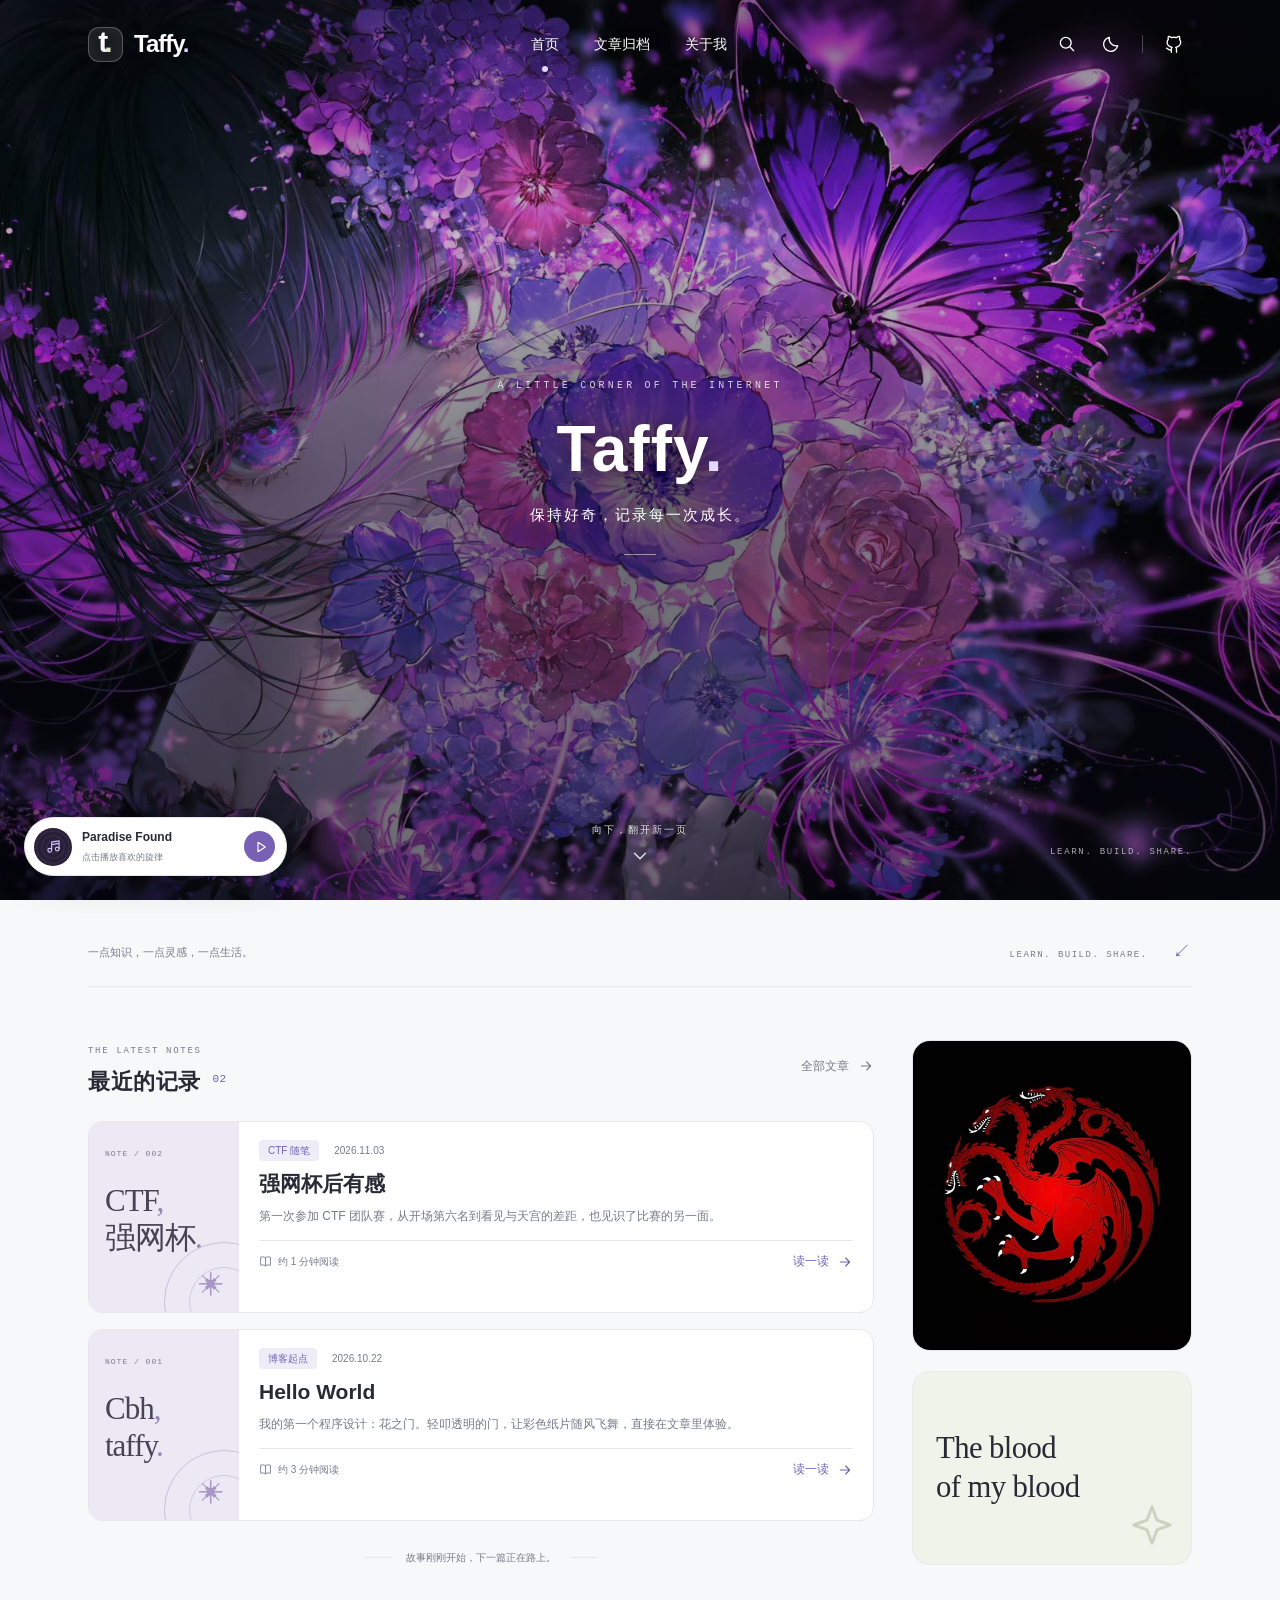
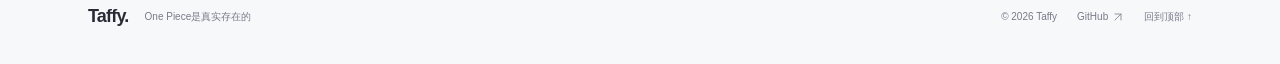
==== commit f5ba3c91: "Remove future topics section from homepage" ====
--- a/index.html
+++ b/index.html
@@ -144,6 +144,6 @@
 <div class="content-layout" id="latest"><section class="posts-section" aria-labelledby="latest-title"><div class="section-heading"><div><span class="eyebrow">THE LATEST NOTES</span><h2 id="latest-title">最近的记录<span class="count">02</span></h2></div><a class="text-link" href="/archives/?v=20261103-articles">全部文章 <svg class="icon " width="20" height="20" viewBox="0 0 24 24" fill="none" stroke="currentColor" stroke-width="1.6" stroke-linecap="round" stroke-linejoin="round" aria-hidden="true"><path d="M5 12h14m-6-6 6 6-6 6"/></svg></a></div>
 <article class="post-card"><a class="post-visual" href="/2026/11/03/qiangwang-cup-reflections/" aria-label="阅读 强网杯后有感"><span class="visual-index">NOTE / 002</span><span class="visual-hello">CTF<span class="visual-comma">,</span><br><span>强网杯<span class="visual-dot">.</span></span></span><span class="visual-bottom"><span>NOTES AFTER THE COMPETITION</span><svg class="icon " width="20" height="20" viewBox="0 0 24 24" fill="none" stroke="currentColor" stroke-width="1.6" stroke-linecap="round" stroke-linejoin="round" aria-hidden="true"><path d="M6 18 18 6M6 6h12v12"/></svg></span><span class="visual-orbit"></span><span class="visual-spark">✳</span></a><div class="post-content"><div class="post-meta"><span class="tag">CTF 随笔</span><time datetime="2026-11-03">2026.11.03</time></div><h3><a href="/2026/11/03/qiangwang-cup-reflections/">强网杯后有感</a></h3><p>第一次参加 CTF 团队赛，从开场第六名到看见与天宫的差距，也见识了比赛的另一面。</p><div class="post-card-footer"><span class="reading-time"><svg class="icon " width="20" height="20" viewBox="0 0 24 24" fill="none" stroke="currentColor" stroke-width="1.6" stroke-linecap="round" stroke-linejoin="round" aria-hidden="true"><path d="M12 5c-3-2-6-2-9-1v15c3-1 6-1 9 1 3-2 6-2 9-1V4c-3-1-6-1-9 1Zm0 0v15"/></svg> 约 1 分钟阅读</span><a href="/2026/11/03/qiangwang-cup-reflections/" class="read-link">读一读 <svg class="icon " width="20" height="20" viewBox="0 0 24 24" fill="none" stroke="currentColor" stroke-width="1.6" stroke-linecap="round" stroke-linejoin="round" aria-hidden="true"><path d="M5 12h14m-6-6 6 6-6 6"/></svg></a></div></div></article>
 <article class="post-card"><a class="post-visual" href="/2026/10/22/hello-world/" aria-label="阅读 Hello World"><span class="visual-index">NOTE / 001</span><span class="visual-hello">Cbh<span class="visual-comma">,</span><br><span>taffy<span class="visual-dot">.</span></span></span><span class="visual-bottom"><span>EVERY STORY STARTS SOMEWHERE</span><svg class="icon " width="20" height="20" viewBox="0 0 24 24" fill="none" stroke="currentColor" stroke-width="1.6" stroke-linecap="round" stroke-linejoin="round" aria-hidden="true"><path d="M6 18 18 6M6 6h12v12"/></svg></span><span class="visual-orbit"></span><span class="visual-spark">✳</span></a><div class="post-content"><div class="post-meta"><span class="tag">博客起点</span><time datetime="2026-10-22T13:47:17.910Z">2026.10.22</time></div><h3><a href="/2026/10/22/hello-world/">Hello World</a></h3><p>我的第一个程序设计：花之门。轻叩透明的门，让彩色纸片随风飞舞，直接在文章里体验。</p><div class="post-card-footer"><span class="reading-time"><svg class="icon " width="20" height="20" viewBox="0 0 24 24" fill="none" stroke="currentColor" stroke-width="1.6" stroke-linecap="round" stroke-linejoin="round" aria-hidden="true"><path d="M12 5c-3-2-6-2-9-1v15c3-1 6-1 9 1 3-2 6-2 9-1V4c-3-1-6-1-9 1Zm0 0v15"/></svg> 约 3 分钟阅读</span><a href="/2026/10/22/hello-world/" class="read-link">读一读 <svg class="icon " width="20" height="20" viewBox="0 0 24 24" fill="none" stroke="currentColor" stroke-width="1.6" stroke-linecap="round" stroke-linejoin="round" aria-hidden="true"><path d="M5 12h14m-6-6 6 6-6 6"/></svg></a></div></div></article>
-<div class="end-note"><span></span><p>故事刚刚开始，下一篇正在路上。</p><span></span></div><section class="topics-section" aria-labelledby="topics-title"><div class="topics-heading"><h3 id="topics-title">想写下的那些事</h3><span>为未来的笔记，留一点位置。</span></div><div class="topic-grid"><div class="topic-item"><span class="topic-icon"><svg class="icon " width="20" height="20" viewBox="0 0 24 24" fill="none" stroke="currentColor" stroke-width="1.6" stroke-linecap="round" stroke-linejoin="round" aria-hidden="true"><path d="m8 7-5 5 5 5m8-10 5 5-5 5m-3-14-2 18"/></svg></span><strong>代码与实践</strong><p>从一行代码，到一次理解。</p></div><div class="topic-item"><span class="topic-icon sage"><svg class="icon " width="20" height="20" viewBox="0 0 24 24" fill="none" stroke="currentColor" stroke-width="1.6" stroke-linecap="round" stroke-linejoin="round" aria-hidden="true"><path d="M12 5c-3-2-6-2-9-1v15c3-1 6-1 9 1 3-2 6-2 9-1V4c-3-1-6-1-9 1Zm0 0v15"/></svg></span><strong>学习与思考</strong><p>把零散的知识，慢慢串起来。</p></div><div class="topic-item"><span class="topic-icon peach"><svg class="icon " width="20" height="20" viewBox="0 0 24 24" fill="none" stroke="currentColor" stroke-width="1.6" stroke-linecap="round" stroke-linejoin="round" aria-hidden="true"><path d="m12 2 2.7 7.3L22 12l-7.3 2.7L12 22l-2.7-7.3L2 12l7.3-2.7Z"/></svg></span><strong>生活与灵感</strong><p>日常里，也有值得收藏的光。</p></div></div></section></section><aside class="sidebar" aria-label="关于博客"><section class="profile-card dragon-card" aria-label="红色三首龙"><img class="dragon-card-image" src="/assets/%E5%BE%AE%E4%BF%A1%E5%9B%BE%E7%89%87_20261013163042_8_358.jpg" width="2532" height="1170" alt="黑色背景上的红色三首龙徽章" loading="lazy" decoding="async"></section><section class="note-card blood-note-card" aria-label="The blood of my blood"><p>The blood<br>of my blood</p><svg class="icon note-spark" width="20" height="20" viewBox="0 0 24 24" fill="none" stroke="currentColor" stroke-width="1.6" stroke-linecap="round" stroke-linejoin="round" aria-hidden="true"><path d="m12 2 2.7 7.3L22 12l-7.3 2.7L12 22l-2.7-7.3L2 12l7.3-2.7Z"/></svg></section></aside></div>
+<div class="end-note"><span></span><p>故事刚刚开始，下一篇正在路上。</p><span></span></div></section><aside class="sidebar" aria-label="关于博客"><section class="profile-card dragon-card" aria-label="红色三首龙"><img class="dragon-card-image" src="/assets/%E5%BE%AE%E4%BF%A1%E5%9B%BE%E7%89%87_20261013163042_8_358.jpg" width="2532" height="1170" alt="黑色背景上的红色三首龙徽章" loading="lazy" decoding="async"></section><section class="note-card blood-note-card" aria-label="The blood of my blood"><p>The blood<br>of my blood</p><svg class="icon note-spark" width="20" height="20" viewBox="0 0 24 24" fill="none" stroke="currentColor" stroke-width="1.6" stroke-linecap="round" stroke-linejoin="round" aria-hidden="true"><path d="m12 2 2.7 7.3L22 12l-7.3 2.7L12 22l-2.7-7.3L2 12l7.3-2.7Z"/></svg></section></aside></div>
 </div></main><footer class="site-footer shell"><div><a class="footer-brand" href="/">Taffy.</a><span>One Piece是真实存在的</span></div><div class="footer-meta"><span>© 2026 Taffy</span><a href="https://github.com/cfy42568b-cmd" target="_blank" rel="noopener noreferrer">GitHub <svg class="icon " width="20" height="20" viewBox="0 0 24 24" fill="none" stroke="currentColor" stroke-width="1.6" stroke-linecap="round" stroke-linejoin="round" aria-hidden="true"><path d="M6 18 18 6M6 6h12v12"/></svg></a><a href="#top" aria-label="返回顶部">回到顶部 ↑</a></div></footer>
     <dialog class="search-dialog" aria-labelledby="search-title"><div class="search-heading"><h2 id="search-title">找一篇文章</h2><button type="button" class="icon-button" data-search-close aria-label="关闭搜索"><svg class="icon " width="20" height="20" viewBox="0 0 24 24" fill="none" stroke="currentColor" stroke-width="1.6" stroke-linecap="round" stroke-linejoin="round" aria-hidden="true"><path d="m6 6 12 12M6 18 18 6"/></svg></button></div><label class="search-field"><svg class="icon " width="20" height="20" viewBox="0 0 24 24" fill="none" stroke="currentColor" stroke-width="1.6" stroke-linecap="round" stroke-linejoin="round" aria-hidden="true"><circle cx="10.5" cy="10.5" r="6.5"/><path d="m16 16 4 4"/></svg><input type="search" id="article-search" placeholder="搜索标题、内容或关键词…" aria-label="搜索标题、内容或关键词" autocomplete="off"></label><p class="search-status" role="status" aria-live="polite">共 2 篇文章</p><div class="search-results"><a class="search-result" href="/2026/11/03/qiangwang-cup-reflections/" data-search-text="强网杯后有感 ctf 团队赛 第六名 天宫 比赛 这是我第一次参加ctf团队赛，最开始打到了第六名，以为是我们很有实力，结果是大佬还没来参赛呢。。。这次比赛让我看到了我与天宫的差距，也让我了解到了比赛的黑暗面😱😱😱😱"><span><strong>强网杯后有感</strong><small>2026.11.03 · CTF 随笔</small></span><svg class="icon " width="20" height="20" viewBox="0 0 24 24" fill="none" stroke="currentColor" stroke-width="1.6" stroke-linecap="round" stroke-linejoin="round" aria-hidden="true"><path d="M5 12h14m-6-6 6 6-6 6"/></svg></a><a class="search-result" href="/2026/10/22/hello-world/" data-search-text="hello world 博客 第一篇 我的第一个程序设计 花之门 透明门 彩色纸片 交互 在线体验 cbh.taffy"><span><strong>Hello World · 我的第一个程序设计</strong><small>2026.10.22 · 博客起点 / 程序设计</small></span><svg class="icon " width="20" height="20" viewBox="0 0 24 24" fill="none" stroke="currentColor" stroke-width="1.6" stroke-linecap="round" stroke-linejoin="round" aria-hidden="true"><path d="M5 12h14m-6-6 6 6-6 6"/></svg></a><p class="search-empty" hidden>还没有找到相关笔记，换个关键词试试吧。</p></div><p class="search-hint"><kbd>Esc</kbd> 关闭 <span>·</span> <kbd>/</kbd> 快速搜索</p></dialog></body></html>
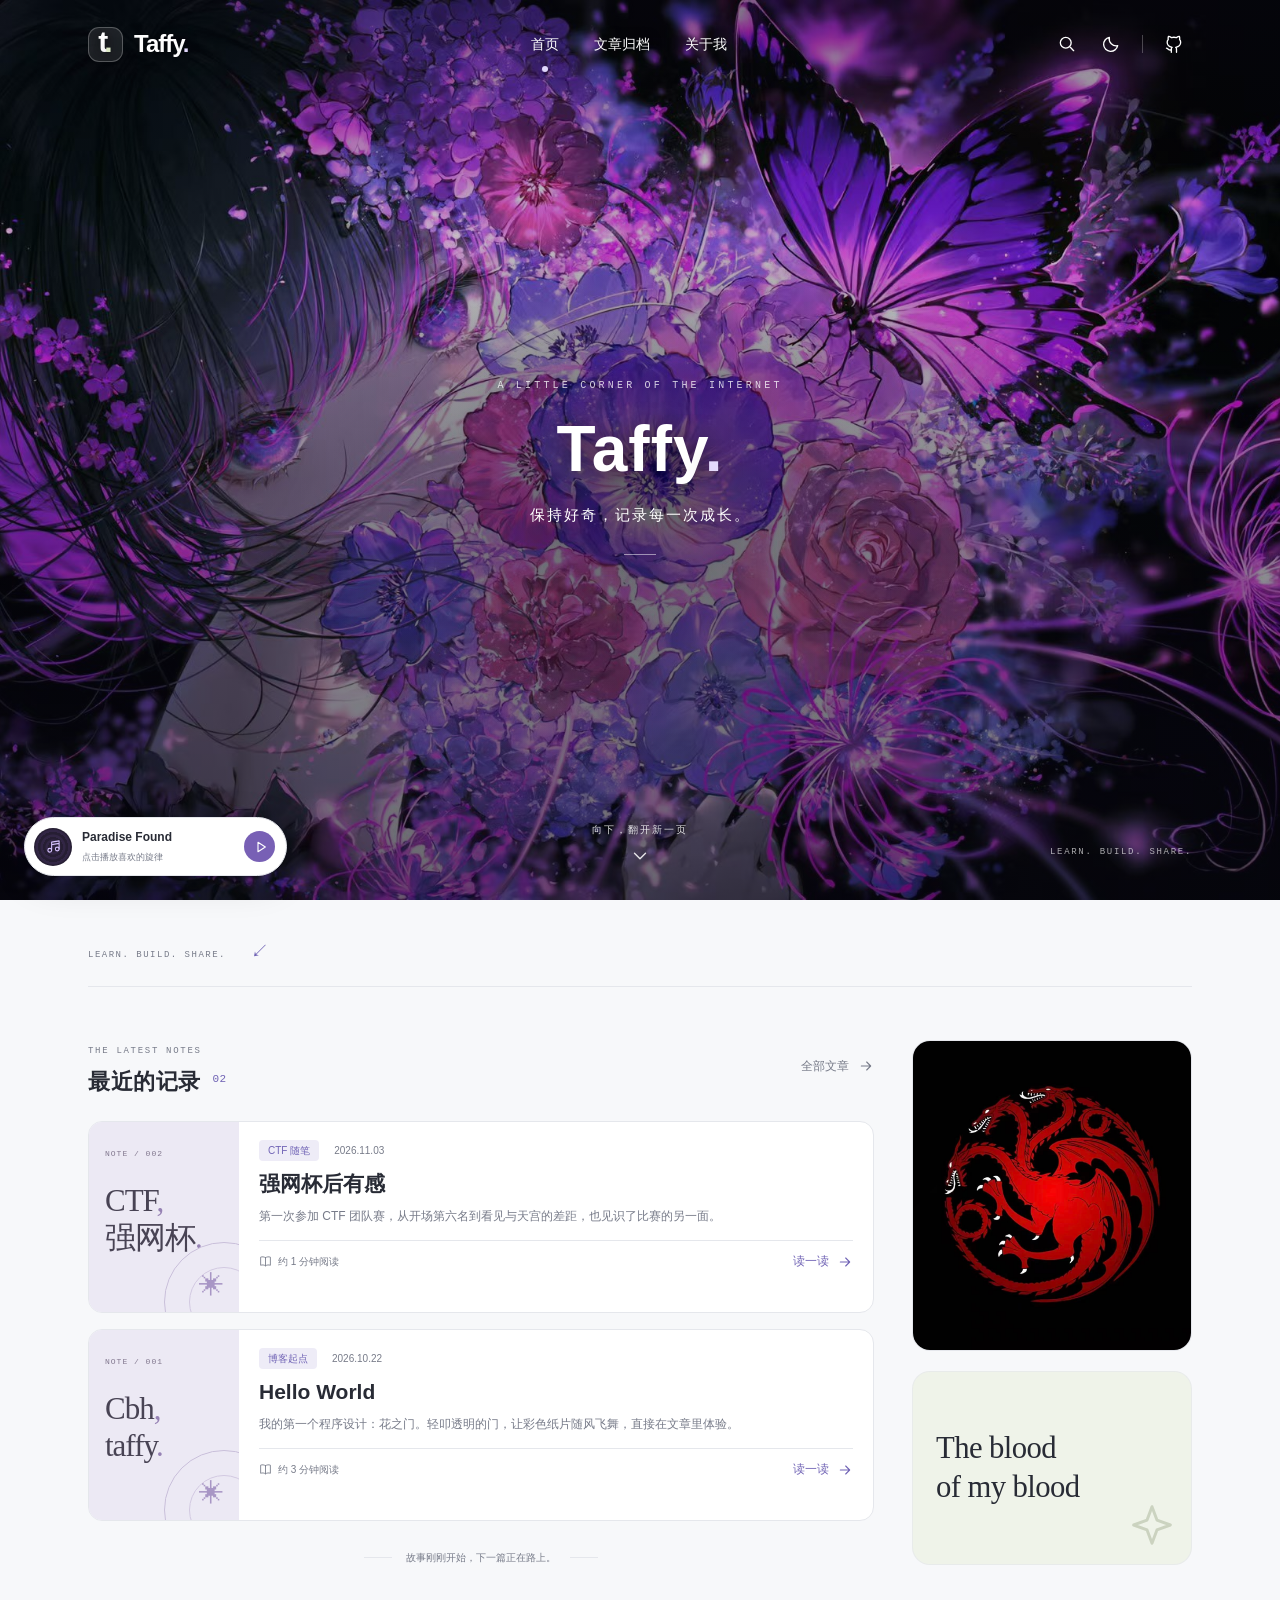
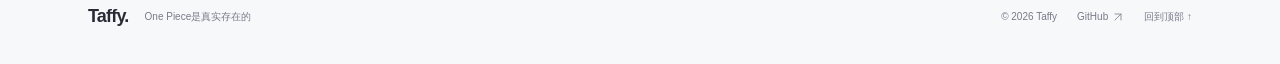
==== commit 361dc349: "Remove homepage knowledge and inspiration tagline" ====
--- a/index.html
+++ b/index.html
@@ -140,7 +140,7 @@
     <span class="cover-caption cover-caption-right" aria-hidden="true">LEARN. BUILD. SHARE.</span>
   </section>
   <div class="shell home-content">
-<div class="hero-footnote"><span>一点知识，一点灵感，一点生活。</span><span class="mono">LEARN. BUILD. SHARE. <span class="footnote-arrow">↙</span></span></div>
+<div class="hero-footnote"><span class="mono">LEARN. BUILD. SHARE. <span class="footnote-arrow">↙</span></span></div>
 <div class="content-layout" id="latest"><section class="posts-section" aria-labelledby="latest-title"><div class="section-heading"><div><span class="eyebrow">THE LATEST NOTES</span><h2 id="latest-title">最近的记录<span class="count">02</span></h2></div><a class="text-link" href="/archives/?v=20261103-articles">全部文章 <svg class="icon " width="20" height="20" viewBox="0 0 24 24" fill="none" stroke="currentColor" stroke-width="1.6" stroke-linecap="round" stroke-linejoin="round" aria-hidden="true"><path d="M5 12h14m-6-6 6 6-6 6"/></svg></a></div>
 <article class="post-card"><a class="post-visual" href="/2026/11/03/qiangwang-cup-reflections/" aria-label="阅读 强网杯后有感"><span class="visual-index">NOTE / 002</span><span class="visual-hello">CTF<span class="visual-comma">,</span><br><span>强网杯<span class="visual-dot">.</span></span></span><span class="visual-bottom"><span>NOTES AFTER THE COMPETITION</span><svg class="icon " width="20" height="20" viewBox="0 0 24 24" fill="none" stroke="currentColor" stroke-width="1.6" stroke-linecap="round" stroke-linejoin="round" aria-hidden="true"><path d="M6 18 18 6M6 6h12v12"/></svg></span><span class="visual-orbit"></span><span class="visual-spark">✳</span></a><div class="post-content"><div class="post-meta"><span class="tag">CTF 随笔</span><time datetime="2026-11-03">2026.11.03</time></div><h3><a href="/2026/11/03/qiangwang-cup-reflections/">强网杯后有感</a></h3><p>第一次参加 CTF 团队赛，从开场第六名到看见与天宫的差距，也见识了比赛的另一面。</p><div class="post-card-footer"><span class="reading-time"><svg class="icon " width="20" height="20" viewBox="0 0 24 24" fill="none" stroke="currentColor" stroke-width="1.6" stroke-linecap="round" stroke-linejoin="round" aria-hidden="true"><path d="M12 5c-3-2-6-2-9-1v15c3-1 6-1 9 1 3-2 6-2 9-1V4c-3-1-6-1-9 1Zm0 0v15"/></svg> 约 1 分钟阅读</span><a href="/2026/11/03/qiangwang-cup-reflections/" class="read-link">读一读 <svg class="icon " width="20" height="20" viewBox="0 0 24 24" fill="none" stroke="currentColor" stroke-width="1.6" stroke-linecap="round" stroke-linejoin="round" aria-hidden="true"><path d="M5 12h14m-6-6 6 6-6 6"/></svg></a></div></div></article>
 <article class="post-card"><a class="post-visual" href="/2026/10/22/hello-world/" aria-label="阅读 Hello World"><span class="visual-index">NOTE / 001</span><span class="visual-hello">Cbh<span class="visual-comma">,</span><br><span>taffy<span class="visual-dot">.</span></span></span><span class="visual-bottom"><span>EVERY STORY STARTS SOMEWHERE</span><svg class="icon " width="20" height="20" viewBox="0 0 24 24" fill="none" stroke="currentColor" stroke-width="1.6" stroke-linecap="round" stroke-linejoin="round" aria-hidden="true"><path d="M6 18 18 6M6 6h12v12"/></svg></span><span class="visual-orbit"></span><span class="visual-spark">✳</span></a><div class="post-content"><div class="post-meta"><span class="tag">博客起点</span><time datetime="2026-10-22T13:47:17.910Z">2026.10.22</time></div><h3><a href="/2026/10/22/hello-world/">Hello World</a></h3><p>我的第一个程序设计：花之门。轻叩透明的门，让彩色纸片随风飞舞，直接在文章里体验。</p><div class="post-card-footer"><span class="reading-time"><svg class="icon " width="20" height="20" viewBox="0 0 24 24" fill="none" stroke="currentColor" stroke-width="1.6" stroke-linecap="round" stroke-linejoin="round" aria-hidden="true"><path d="M12 5c-3-2-6-2-9-1v15c3-1 6-1 9 1 3-2 6-2 9-1V4c-3-1-6-1-9 1Zm0 0v15"/></svg> 约 3 分钟阅读</span><a href="/2026/10/22/hello-world/" class="read-link">读一读 <svg class="icon " width="20" height="20" viewBox="0 0 24 24" fill="none" stroke="currentColor" stroke-width="1.6" stroke-linecap="round" stroke-linejoin="round" aria-hidden="true"><path d="M5 12h14m-6-6 6 6-6 6"/></svg></a></div></div></article>
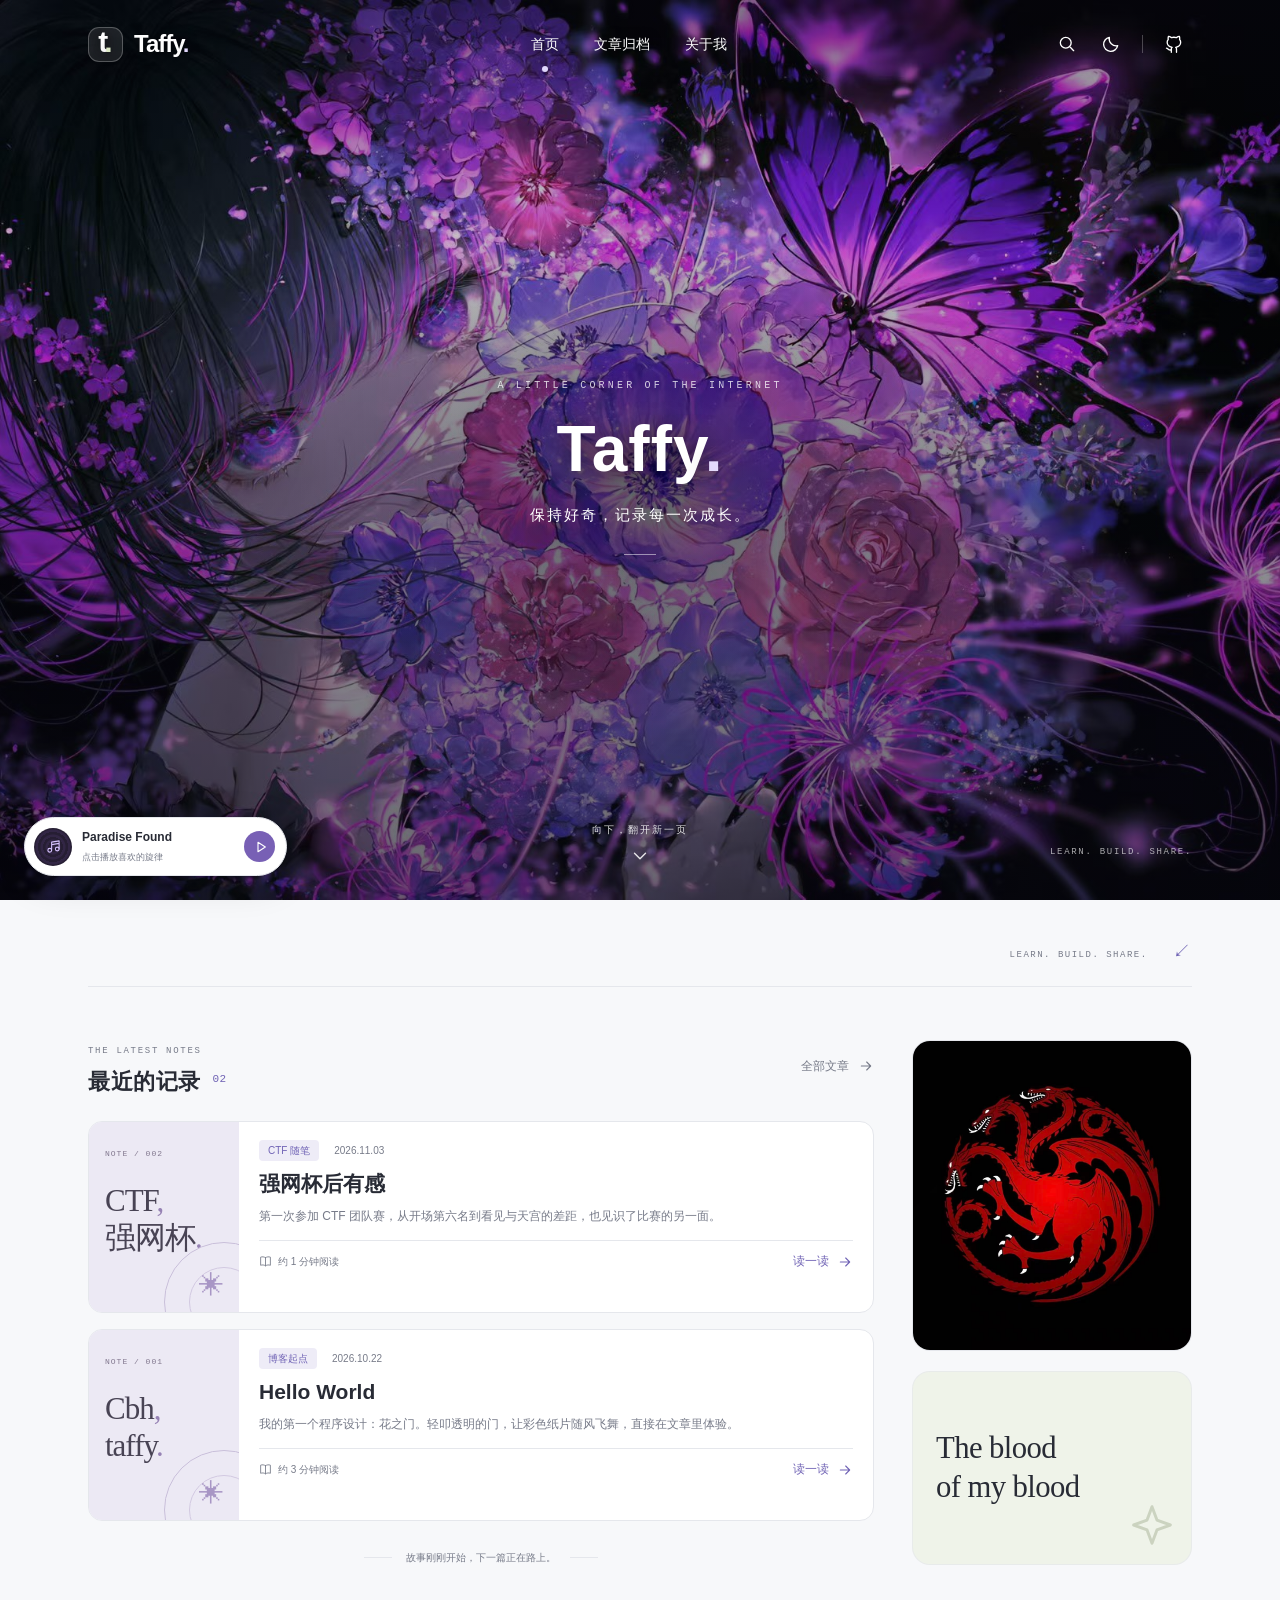
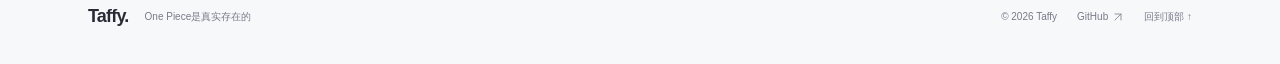
==== commit 35b7fd95: "Preserve right alignment of remaining homepage footnote" ====
--- a/index.html
+++ b/index.html
@@ -140,7 +140,7 @@
     <span class="cover-caption cover-caption-right" aria-hidden="true">LEARN. BUILD. SHARE.</span>
   </section>
   <div class="shell home-content">
-<div class="hero-footnote"><span class="mono">LEARN. BUILD. SHARE. <span class="footnote-arrow">↙</span></span></div>
+<div class="hero-footnote"><span aria-hidden="true"></span><span class="mono">LEARN. BUILD. SHARE. <span class="footnote-arrow">↙</span></span></div>
 <div class="content-layout" id="latest"><section class="posts-section" aria-labelledby="latest-title"><div class="section-heading"><div><span class="eyebrow">THE LATEST NOTES</span><h2 id="latest-title">最近的记录<span class="count">02</span></h2></div><a class="text-link" href="/archives/?v=20261103-articles">全部文章 <svg class="icon " width="20" height="20" viewBox="0 0 24 24" fill="none" stroke="currentColor" stroke-width="1.6" stroke-linecap="round" stroke-linejoin="round" aria-hidden="true"><path d="M5 12h14m-6-6 6 6-6 6"/></svg></a></div>
 <article class="post-card"><a class="post-visual" href="/2026/11/03/qiangwang-cup-reflections/" aria-label="阅读 强网杯后有感"><span class="visual-index">NOTE / 002</span><span class="visual-hello">CTF<span class="visual-comma">,</span><br><span>强网杯<span class="visual-dot">.</span></span></span><span class="visual-bottom"><span>NOTES AFTER THE COMPETITION</span><svg class="icon " width="20" height="20" viewBox="0 0 24 24" fill="none" stroke="currentColor" stroke-width="1.6" stroke-linecap="round" stroke-linejoin="round" aria-hidden="true"><path d="M6 18 18 6M6 6h12v12"/></svg></span><span class="visual-orbit"></span><span class="visual-spark">✳</span></a><div class="post-content"><div class="post-meta"><span class="tag">CTF 随笔</span><time datetime="2026-11-03">2026.11.03</time></div><h3><a href="/2026/11/03/qiangwang-cup-reflections/">强网杯后有感</a></h3><p>第一次参加 CTF 团队赛，从开场第六名到看见与天宫的差距，也见识了比赛的另一面。</p><div class="post-card-footer"><span class="reading-time"><svg class="icon " width="20" height="20" viewBox="0 0 24 24" fill="none" stroke="currentColor" stroke-width="1.6" stroke-linecap="round" stroke-linejoin="round" aria-hidden="true"><path d="M12 5c-3-2-6-2-9-1v15c3-1 6-1 9 1 3-2 6-2 9-1V4c-3-1-6-1-9 1Zm0 0v15"/></svg> 约 1 分钟阅读</span><a href="/2026/11/03/qiangwang-cup-reflections/" class="read-link">读一读 <svg class="icon " width="20" height="20" viewBox="0 0 24 24" fill="none" stroke="currentColor" stroke-width="1.6" stroke-linecap="round" stroke-linejoin="round" aria-hidden="true"><path d="M5 12h14m-6-6 6 6-6 6"/></svg></a></div></div></article>
 <article class="post-card"><a class="post-visual" href="/2026/10/22/hello-world/" aria-label="阅读 Hello World"><span class="visual-index">NOTE / 001</span><span class="visual-hello">Cbh<span class="visual-comma">,</span><br><span>taffy<span class="visual-dot">.</span></span></span><span class="visual-bottom"><span>EVERY STORY STARTS SOMEWHERE</span><svg class="icon " width="20" height="20" viewBox="0 0 24 24" fill="none" stroke="currentColor" stroke-width="1.6" stroke-linecap="round" stroke-linejoin="round" aria-hidden="true"><path d="M6 18 18 6M6 6h12v12"/></svg></span><span class="visual-orbit"></span><span class="visual-spark">✳</span></a><div class="post-content"><div class="post-meta"><span class="tag">博客起点</span><time datetime="2026-10-22T13:47:17.910Z">2026.10.22</time></div><h3><a href="/2026/10/22/hello-world/">Hello World</a></h3><p>我的第一个程序设计：花之门。轻叩透明的门，让彩色纸片随风飞舞，直接在文章里体验。</p><div class="post-card-footer"><span class="reading-time"><svg class="icon " width="20" height="20" viewBox="0 0 24 24" fill="none" stroke="currentColor" stroke-width="1.6" stroke-linecap="round" stroke-linejoin="round" aria-hidden="true"><path d="M12 5c-3-2-6-2-9-1v15c3-1 6-1 9 1 3-2 6-2 9-1V4c-3-1-6-1-9 1Zm0 0v15"/></svg> 约 3 分钟阅读</span><a href="/2026/10/22/hello-world/" class="read-link">读一读 <svg class="icon " width="20" height="20" viewBox="0 0 24 24" fill="none" stroke="currentColor" stroke-width="1.6" stroke-linecap="round" stroke-linejoin="round" aria-hidden="true"><path d="M5 12h14m-6-6 6 6-6 6"/></svg></a></div></div></article>
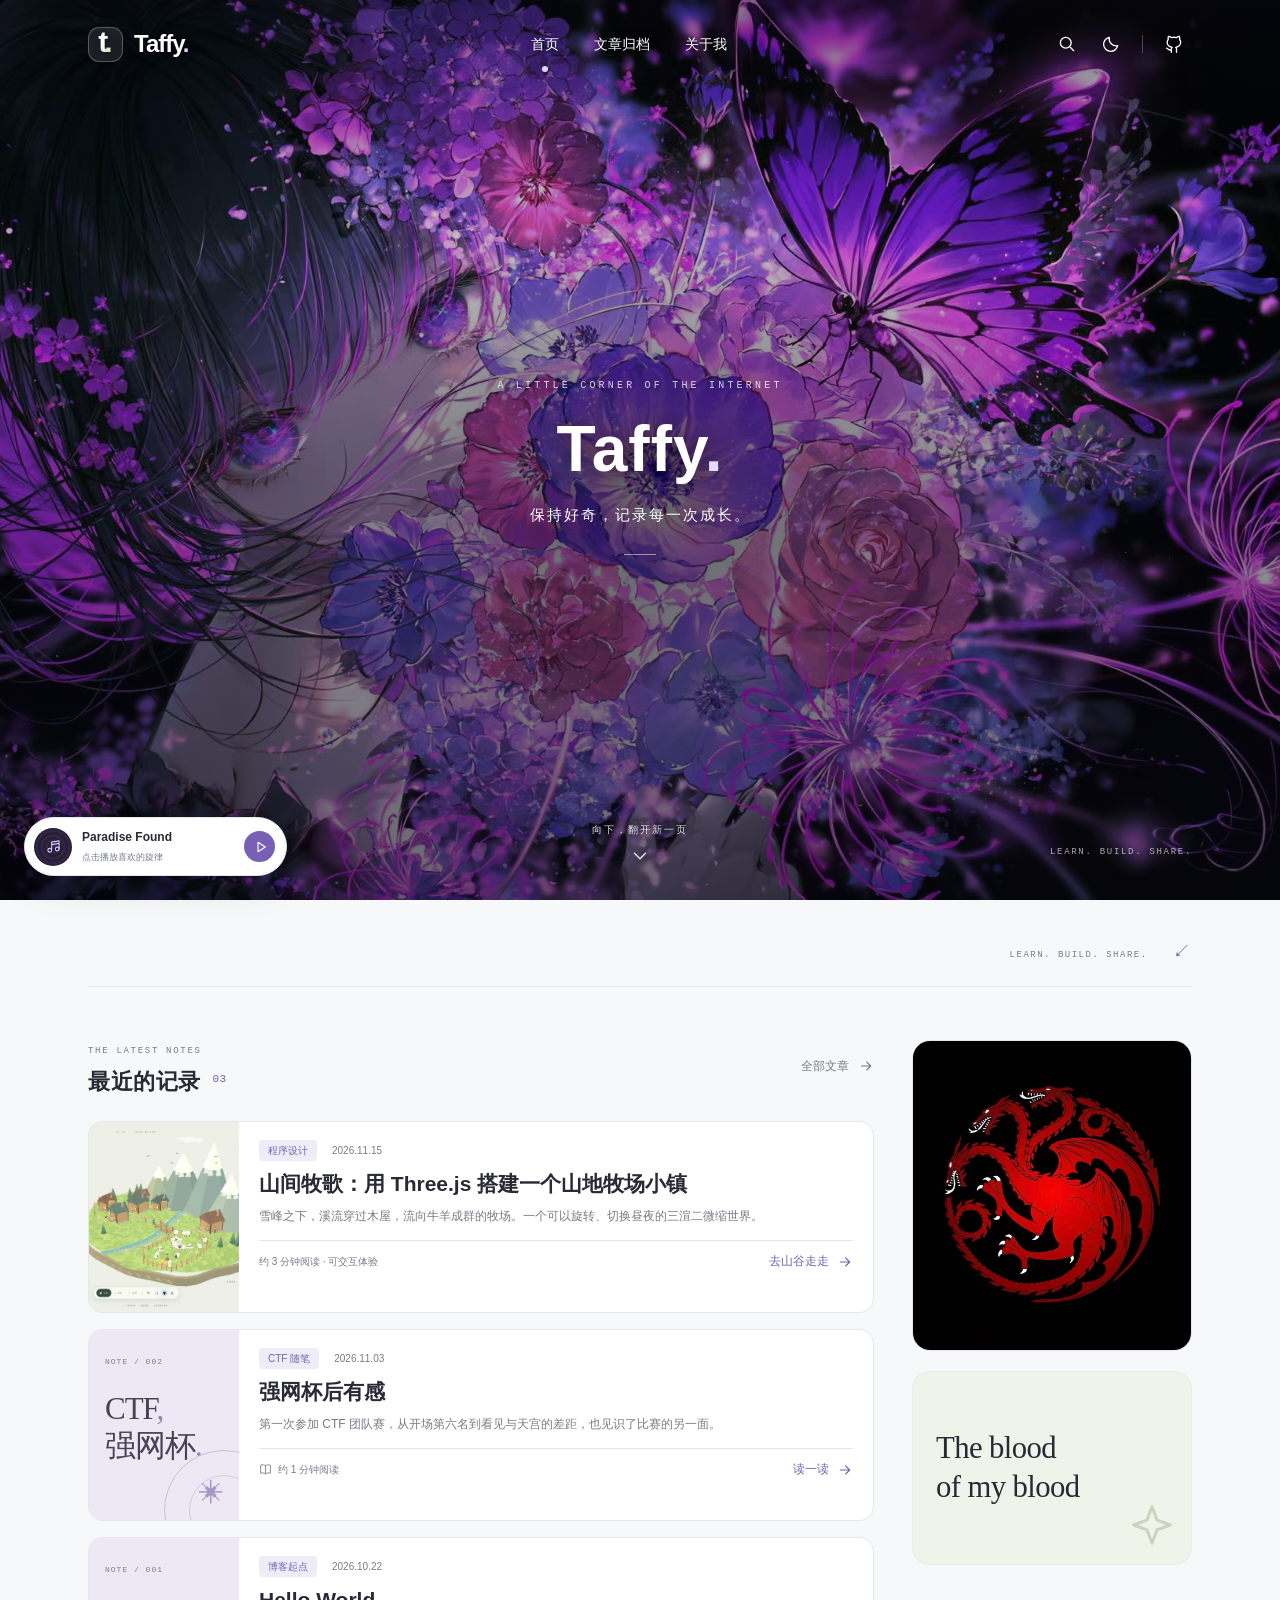
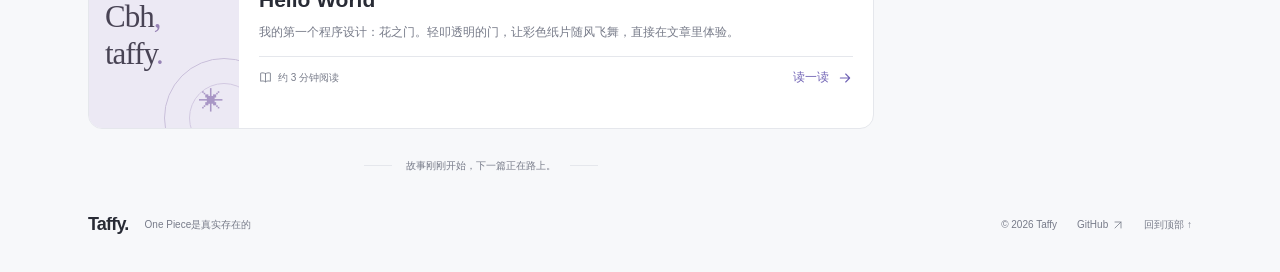
==== commit 139f6b2a: "Publish Alpine Meadow interactive scene and blog article" ====
--- a/index.html
+++ b/index.html
@@ -9,7 +9,7 @@
   <script>(()=>{document.documentElement.classList.add('js');try{const t=localStorage.getItem('taffy-theme');if(t==='light'||t==='dark')document.documentElement.dataset.theme=t;else if(matchMedia('(prefers-color-scheme: dark)').matches)document.documentElement.dataset.theme='dark';}catch(e){if(matchMedia('(prefers-color-scheme: dark)').matches)document.documentElement.dataset.theme='dark';}})();</script>
   <link rel="preload" as="image" href="/assets/butterfly-night.jpg">
   <link rel="stylesheet" href="/css/taffy.css?v=97328b5d8782"><link rel="stylesheet" href="/css/wallpaper.css?v=3caed2d42770"><script src="/js/taffy.js?v=270c802d1d26" defer></script>
-  <link rel="stylesheet" href="/css/music.css?v=56761fa14e0e"><script src="/js/music.js?v=52627d510167" defer></script>
+  <link rel="stylesheet" href="/css/music.css?v=56761fa14e0e"><script src="/js/music.js?v=e7cfc3310bb4" defer></script>
   <style>
     .sidebar .dragon-card {
       padding: 0;
@@ -123,7 +123,7 @@
 </head><body class="wallpaper-home"><a class="skip-link" href="#main">跳到主要内容</a>
     <header class="site-header"><div class="shell header-inner">
       <a class="brand" href="/" aria-label="Taffy 博客首页"><span class="brand-mark">t<span>.</span></span><span>Taffy<span class="brand-dot">.</span></span></a>
-      <nav class="site-nav" id="site-nav" aria-label="主导航"><a href="/" aria-current="page">首页</a><a href="/archives/?v=20261103-articles">文章归档</a><a href="/about/">关于我</a></nav>
+      <nav class="site-nav" id="site-nav" aria-label="主导航"><a href="/" aria-current="page">首页</a><a href="/archives/?v=20261115-alpine-meadow">文章归档</a><a href="/about/">关于我</a></nav>
       <div class="header-actions"><button class="icon-button js-only" type="button" data-search-open aria-label="搜索文章"><svg class="icon " width="20" height="20" viewBox="0 0 24 24" fill="none" stroke="currentColor" stroke-width="1.6" stroke-linecap="round" stroke-linejoin="round" aria-hidden="true"><circle cx="10.5" cy="10.5" r="6.5"/><path d="m16 16 4 4"/></svg></button><button class="icon-button theme-toggle js-only" type="button" aria-label="切换到深色模式" aria-pressed="false"><svg class="icon moon-icon" width="20" height="20" viewBox="0 0 24 24" fill="none" stroke="currentColor" stroke-width="1.6" stroke-linecap="round" stroke-linejoin="round" aria-hidden="true"><path d="M20 14A8.5 8.5 0 0 1 10 4a8.5 8.5 0 1 0 10 10Z"/></svg><svg class="icon sun-icon" width="20" height="20" viewBox="0 0 24 24" fill="none" stroke="currentColor" stroke-width="1.6" stroke-linecap="round" stroke-linejoin="round" aria-hidden="true"><circle cx="12" cy="12" r="4"/><path d="M12 2v2m0 16v2M2 12h2m16 0h2M5 5l1.5 1.5m11 11L19 19M5 19l1.5-1.5m11-11L19 5"/></svg></button><span class="header-divider"></span><a class="icon-button github-top" href="https://github.com/cfy42568b-cmd" target="_blank" rel="noopener noreferrer" aria-label="在新标签页打开 GitHub"><svg class="icon " width="20" height="20" viewBox="0 0 24 24" fill="none" stroke="currentColor" stroke-width="1.6" stroke-linecap="round" stroke-linejoin="round" aria-hidden="true"><path d="M9 19c-4 1-4-2-6-2m12 5v-4c0-1-.4-1.8-1-2 3-.4 6-1.5 6-6a4.7 4.7 0 0 0-1.3-3.3c.2-.8.3-2.3-.2-3.7 0 0-1.1-.3-3.6 1.3a12 12 0 0 0-6 0C6.4 2.7 5.3 3 5.3 3c-.5 1.4-.4 2.9-.2 3.7A4.7 4.7 0 0 0 3.8 10c0 4.5 3 5.6 6 6-.6.2-1 1-1 2v4"/></svg></a><button class="icon-button menu-toggle js-only" type="button" aria-label="展开导航菜单" aria-controls="site-nav" aria-expanded="false"><svg class="icon " width="20" height="20" viewBox="0 0 24 24" fill="none" stroke="currentColor" stroke-width="1.6" stroke-linecap="round" stroke-linejoin="round" aria-hidden="true"><path d="M4 7h16M4 12h16M4 17h16"/></svg></button></div>
     </div></header><main id="main">
   <section class="home-cover" aria-labelledby="hero-title">
@@ -141,9 +141,10 @@
   </section>
   <div class="shell home-content">
 <div class="hero-footnote"><span aria-hidden="true"></span><span class="mono">LEARN. BUILD. SHARE. <span class="footnote-arrow">↙</span></span></div>
-<div class="content-layout" id="latest"><section class="posts-section" aria-labelledby="latest-title"><div class="section-heading"><div><span class="eyebrow">THE LATEST NOTES</span><h2 id="latest-title">最近的记录<span class="count">02</span></h2></div><a class="text-link" href="/archives/?v=20261103-articles">全部文章 <svg class="icon " width="20" height="20" viewBox="0 0 24 24" fill="none" stroke="currentColor" stroke-width="1.6" stroke-linecap="round" stroke-linejoin="round" aria-hidden="true"><path d="M5 12h14m-6-6 6 6-6 6"/></svg></a></div>
+<div class="content-layout" id="latest"><section class="posts-section" aria-labelledby="latest-title"><div class="section-heading"><div><span class="eyebrow">THE LATEST NOTES</span><h2 id="latest-title">最近的记录<span class="count">03</span></h2></div><a class="text-link" href="/archives/?v=20261115-alpine-meadow">全部文章 <svg class="icon " width="20" height="20" viewBox="0 0 24 24" fill="none" stroke="currentColor" stroke-width="1.6" stroke-linecap="round" stroke-linejoin="round" aria-hidden="true"><path d="M5 12h14m-6-6 6 6-6 6"/></svg></a></div>
+<article class="post-card"><a class="post-visual" href="/2026/11/15/alpine-meadow/" aria-label="阅读 山间牧歌" style="background:#e5ecda"><img src="/assets/alpine-meadow-preview.jpg" alt="雪山下的木屋、溪流与牛羊牧场" width="1363" height="936" loading="lazy" style="position:absolute;inset:0;width:100%;height:100%;object-fit:cover;object-position:72% center"></a><div class="post-content"><div class="post-meta"><span class="tag">程序设计</span><time datetime="2026-11-15">2026.11.15</time></div><h3><a href="/2026/11/15/alpine-meadow/">山间牧歌：用 Three.js 搭建一个山地牧场小镇</a></h3><p>雪峰之下，溪流穿过木屋，流向牛羊成群的牧场。一个可以旋转、切换昼夜的三渲二微缩世界。</p><div class="post-card-footer"><span class="reading-time">约 3 分钟阅读 · 可交互体验</span><a href="/2026/11/15/alpine-meadow/" class="read-link">去山谷走走 <svg class="icon" width="20" height="20" viewBox="0 0 24 24" fill="none" stroke="currentColor" stroke-width="1.6" stroke-linecap="round" stroke-linejoin="round" aria-hidden="true"><path d="M5 12h14m-6-6 6 6-6 6"/></svg></a></div></div></article>
 <article class="post-card"><a class="post-visual" href="/2026/11/03/qiangwang-cup-reflections/" aria-label="阅读 强网杯后有感"><span class="visual-index">NOTE / 002</span><span class="visual-hello">CTF<span class="visual-comma">,</span><br><span>强网杯<span class="visual-dot">.</span></span></span><span class="visual-bottom"><span>NOTES AFTER THE COMPETITION</span><svg class="icon " width="20" height="20" viewBox="0 0 24 24" fill="none" stroke="currentColor" stroke-width="1.6" stroke-linecap="round" stroke-linejoin="round" aria-hidden="true"><path d="M6 18 18 6M6 6h12v12"/></svg></span><span class="visual-orbit"></span><span class="visual-spark">✳</span></a><div class="post-content"><div class="post-meta"><span class="tag">CTF 随笔</span><time datetime="2026-11-03">2026.11.03</time></div><h3><a href="/2026/11/03/qiangwang-cup-reflections/">强网杯后有感</a></h3><p>第一次参加 CTF 团队赛，从开场第六名到看见与天宫的差距，也见识了比赛的另一面。</p><div class="post-card-footer"><span class="reading-time"><svg class="icon " width="20" height="20" viewBox="0 0 24 24" fill="none" stroke="currentColor" stroke-width="1.6" stroke-linecap="round" stroke-linejoin="round" aria-hidden="true"><path d="M12 5c-3-2-6-2-9-1v15c3-1 6-1 9 1 3-2 6-2 9-1V4c-3-1-6-1-9 1Zm0 0v15"/></svg> 约 1 分钟阅读</span><a href="/2026/11/03/qiangwang-cup-reflections/" class="read-link">读一读 <svg class="icon " width="20" height="20" viewBox="0 0 24 24" fill="none" stroke="currentColor" stroke-width="1.6" stroke-linecap="round" stroke-linejoin="round" aria-hidden="true"><path d="M5 12h14m-6-6 6 6-6 6"/></svg></a></div></div></article>
 <article class="post-card"><a class="post-visual" href="/2026/10/22/hello-world/" aria-label="阅读 Hello World"><span class="visual-index">NOTE / 001</span><span class="visual-hello">Cbh<span class="visual-comma">,</span><br><span>taffy<span class="visual-dot">.</span></span></span><span class="visual-bottom"><span>EVERY STORY STARTS SOMEWHERE</span><svg class="icon " width="20" height="20" viewBox="0 0 24 24" fill="none" stroke="currentColor" stroke-width="1.6" stroke-linecap="round" stroke-linejoin="round" aria-hidden="true"><path d="M6 18 18 6M6 6h12v12"/></svg></span><span class="visual-orbit"></span><span class="visual-spark">✳</span></a><div class="post-content"><div class="post-meta"><span class="tag">博客起点</span><time datetime="2026-10-22T13:47:17.910Z">2026.10.22</time></div><h3><a href="/2026/10/22/hello-world/">Hello World</a></h3><p>我的第一个程序设计：花之门。轻叩透明的门，让彩色纸片随风飞舞，直接在文章里体验。</p><div class="post-card-footer"><span class="reading-time"><svg class="icon " width="20" height="20" viewBox="0 0 24 24" fill="none" stroke="currentColor" stroke-width="1.6" stroke-linecap="round" stroke-linejoin="round" aria-hidden="true"><path d="M12 5c-3-2-6-2-9-1v15c3-1 6-1 9 1 3-2 6-2 9-1V4c-3-1-6-1-9 1Zm0 0v15"/></svg> 约 3 分钟阅读</span><a href="/2026/10/22/hello-world/" class="read-link">读一读 <svg class="icon " width="20" height="20" viewBox="0 0 24 24" fill="none" stroke="currentColor" stroke-width="1.6" stroke-linecap="round" stroke-linejoin="round" aria-hidden="true"><path d="M5 12h14m-6-6 6 6-6 6"/></svg></a></div></div></article>
 <div class="end-note"><span></span><p>故事刚刚开始，下一篇正在路上。</p><span></span></div></section><aside class="sidebar" aria-label="关于博客"><section class="profile-card dragon-card" aria-label="红色三首龙"><img class="dragon-card-image" src="/assets/%E5%BE%AE%E4%BF%A1%E5%9B%BE%E7%89%87_20261013163042_8_358.jpg" width="2532" height="1170" alt="黑色背景上的红色三首龙徽章" loading="lazy" decoding="async"></section><section class="note-card blood-note-card" aria-label="The blood of my blood"><p>The blood<br>of my blood</p><svg class="icon note-spark" width="20" height="20" viewBox="0 0 24 24" fill="none" stroke="currentColor" stroke-width="1.6" stroke-linecap="round" stroke-linejoin="round" aria-hidden="true"><path d="m12 2 2.7 7.3L22 12l-7.3 2.7L12 22l-2.7-7.3L2 12l7.3-2.7Z"/></svg></section></aside></div>
 </div></main><footer class="site-footer shell"><div><a class="footer-brand" href="/">Taffy.</a><span>One Piece是真实存在的</span></div><div class="footer-meta"><span>© 2026 Taffy</span><a href="https://github.com/cfy42568b-cmd" target="_blank" rel="noopener noreferrer">GitHub <svg class="icon " width="20" height="20" viewBox="0 0 24 24" fill="none" stroke="currentColor" stroke-width="1.6" stroke-linecap="round" stroke-linejoin="round" aria-hidden="true"><path d="M6 18 18 6M6 6h12v12"/></svg></a><a href="#top" aria-label="返回顶部">回到顶部 ↑</a></div></footer>
-    <dialog class="search-dialog" aria-labelledby="search-title"><div class="search-heading"><h2 id="search-title">找一篇文章</h2><button type="button" class="icon-button" data-search-close aria-label="关闭搜索"><svg class="icon " width="20" height="20" viewBox="0 0 24 24" fill="none" stroke="currentColor" stroke-width="1.6" stroke-linecap="round" stroke-linejoin="round" aria-hidden="true"><path d="m6 6 12 12M6 18 18 6"/></svg></button></div><label class="search-field"><svg class="icon " width="20" height="20" viewBox="0 0 24 24" fill="none" stroke="currentColor" stroke-width="1.6" stroke-linecap="round" stroke-linejoin="round" aria-hidden="true"><circle cx="10.5" cy="10.5" r="6.5"/><path d="m16 16 4 4"/></svg><input type="search" id="article-search" placeholder="搜索标题、内容或关键词…" aria-label="搜索标题、内容或关键词" autocomplete="off"></label><p class="search-status" role="status" aria-live="polite">共 2 篇文章</p><div class="search-results"><a class="search-result" href="/2026/11/03/qiangwang-cup-reflections/" data-search-text="强网杯后有感 ctf 团队赛 第六名 天宫 比赛 这是我第一次参加ctf团队赛，最开始打到了第六名，以为是我们很有实力，结果是大佬还没来参赛呢。。。这次比赛让我看到了我与天宫的差距，也让我了解到了比赛的黑暗面😱😱😱😱"><span><strong>强网杯后有感</strong><small>2026.11.03 · CTF 随笔</small></span><svg class="icon " width="20" height="20" viewBox="0 0 24 24" fill="none" stroke="currentColor" stroke-width="1.6" stroke-linecap="round" stroke-linejoin="round" aria-hidden="true"><path d="M5 12h14m-6-6 6 6-6 6"/></svg></a><a class="search-result" href="/2026/10/22/hello-world/" data-search-text="hello world 博客 第一篇 我的第一个程序设计 花之门 透明门 彩色纸片 交互 在线体验 cbh.taffy"><span><strong>Hello World · 我的第一个程序设计</strong><small>2026.10.22 · 博客起点 / 程序设计</small></span><svg class="icon " width="20" height="20" viewBox="0 0 24 24" fill="none" stroke="currentColor" stroke-width="1.6" stroke-linecap="round" stroke-linejoin="round" aria-hidden="true"><path d="M5 12h14m-6-6 6 6-6 6"/></svg></a><p class="search-empty" hidden>还没有找到相关笔记，换个关键词试试吧。</p></div><p class="search-hint"><kbd>Esc</kbd> 关闭 <span>·</span> <kbd>/</kbd> 快速搜索</p></dialog></body></html>+    <dialog class="search-dialog" aria-labelledby="search-title"><div class="search-heading"><h2 id="search-title">找一篇文章</h2><button type="button" class="icon-button" data-search-close aria-label="关闭搜索"><svg class="icon " width="20" height="20" viewBox="0 0 24 24" fill="none" stroke="currentColor" stroke-width="1.6" stroke-linecap="round" stroke-linejoin="round" aria-hidden="true"><path d="m6 6 12 12M6 18 18 6"/></svg></button></div><label class="search-field"><svg class="icon " width="20" height="20" viewBox="0 0 24 24" fill="none" stroke="currentColor" stroke-width="1.6" stroke-linecap="round" stroke-linejoin="round" aria-hidden="true"><circle cx="10.5" cy="10.5" r="6.5"/><path d="m16 16 4 4"/></svg><input type="search" id="article-search" placeholder="搜索标题、内容或关键词…" aria-label="搜索标题、内容或关键词" autocomplete="off"></label><p class="search-status" role="status" aria-live="polite">共 3 篇文章</p><div class="search-results"><a class="search-result" href="/2026/11/15/alpine-meadow/" data-search-text="山间牧歌 Three.js 3D 三渲二 牧场 小镇 雪山 木屋 溪流 牛羊 像素小人 交互 程序设计 Alpine Meadow"><span><strong>山间牧歌：用 Three.js 搭建一个山地牧场小镇</strong><small>2026.11.15 · 程序设计</small></span><svg class="icon" width="20" height="20" viewBox="0 0 24 24" fill="none" stroke="currentColor" stroke-width="1.6" stroke-linecap="round" stroke-linejoin="round" aria-hidden="true"><path d="M5 12h14m-6-6 6 6-6 6"/></svg></a><a class="search-result" href="/2026/11/03/qiangwang-cup-reflections/" data-search-text="强网杯后有感 ctf 团队赛 第六名 天宫 比赛 这是我第一次参加ctf团队赛，最开始打到了第六名，以为是我们很有实力，结果是大佬还没来参赛呢。。。这次比赛让我看到了我与天宫的差距，也让我了解到了比赛的黑暗面😱😱😱😱"><span><strong>强网杯后有感</strong><small>2026.11.03 · CTF 随笔</small></span><svg class="icon " width="20" height="20" viewBox="0 0 24 24" fill="none" stroke="currentColor" stroke-width="1.6" stroke-linecap="round" stroke-linejoin="round" aria-hidden="true"><path d="M5 12h14m-6-6 6 6-6 6"/></svg></a><a class="search-result" href="/2026/10/22/hello-world/" data-search-text="hello world 博客 第一篇 我的第一个程序设计 花之门 透明门 彩色纸片 交互 在线体验 cbh.taffy"><span><strong>Hello World · 我的第一个程序设计</strong><small>2026.10.22 · 博客起点 / 程序设计</small></span><svg class="icon " width="20" height="20" viewBox="0 0 24 24" fill="none" stroke="currentColor" stroke-width="1.6" stroke-linecap="round" stroke-linejoin="round" aria-hidden="true"><path d="M5 12h14m-6-6 6 6-6 6"/></svg></a><p class="search-empty" hidden>还没有找到相关笔记，换个关键词试试吧。</p></div><p class="search-hint"><kbd>Esc</kbd> 关闭 <span>·</span> <kbd>/</kbd> 快速搜索</p></dialog></body></html>
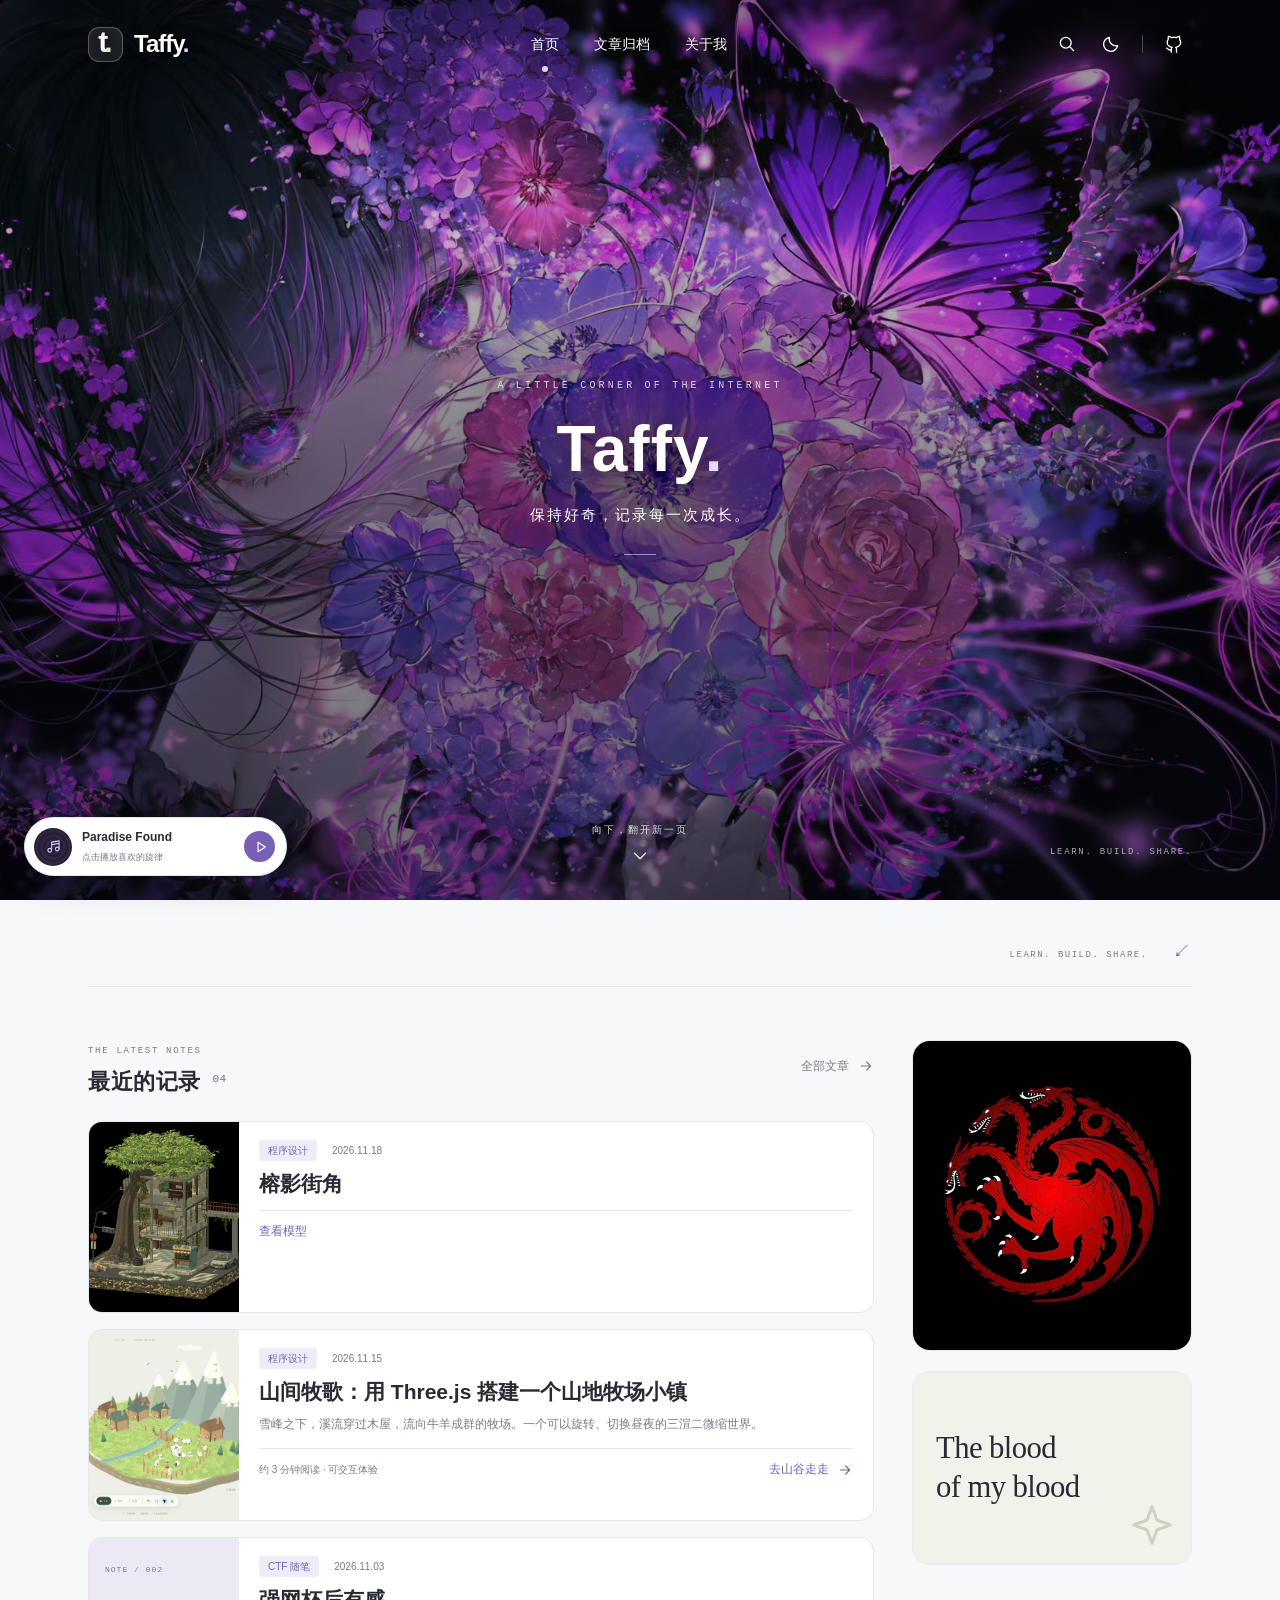
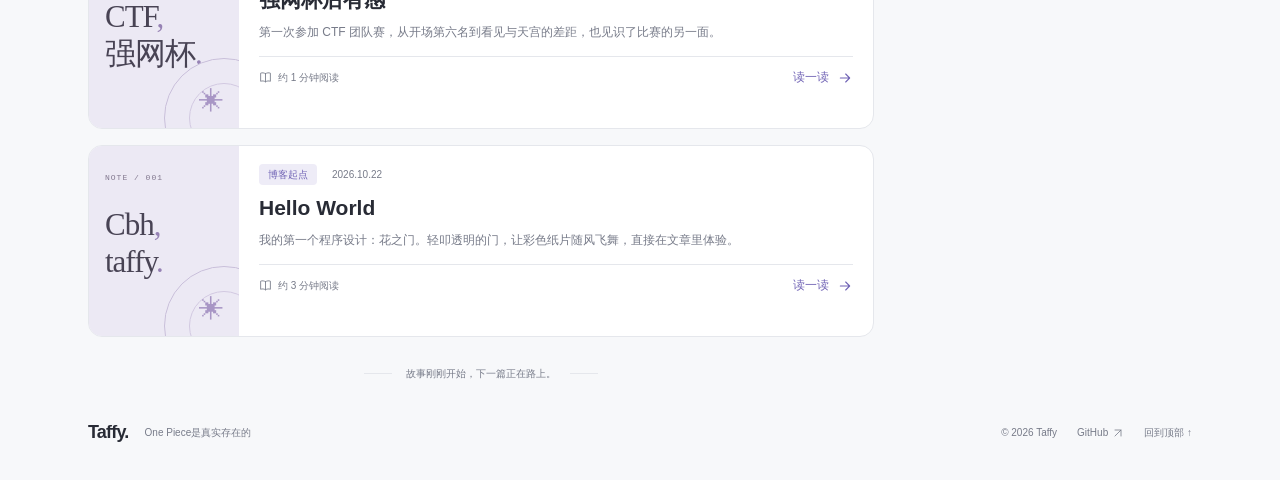
==== commit 75c990b2: "Publish 榕影街角 as a model-only blog post" ====
--- a/index.html
+++ b/index.html
@@ -141,10 +141,11 @@
   </section>
   <div class="shell home-content">
 <div class="hero-footnote"><span aria-hidden="true"></span><span class="mono">LEARN. BUILD. SHARE. <span class="footnote-arrow">↙</span></span></div>
-<div class="content-layout" id="latest"><section class="posts-section" aria-labelledby="latest-title"><div class="section-heading"><div><span class="eyebrow">THE LATEST NOTES</span><h2 id="latest-title">最近的记录<span class="count">03</span></h2></div><a class="text-link" href="/archives/?v=20261115-alpine-meadow">全部文章 <svg class="icon " width="20" height="20" viewBox="0 0 24 24" fill="none" stroke="currentColor" stroke-width="1.6" stroke-linecap="round" stroke-linejoin="round" aria-hidden="true"><path d="M5 12h14m-6-6 6 6-6 6"/></svg></a></div>
+<div class="content-layout" id="latest"><section class="posts-section" aria-labelledby="latest-title"><div class="section-heading"><div><span class="eyebrow">THE LATEST NOTES</span><h2 id="latest-title">最近的记录<span class="count">04</span></h2></div><a class="text-link" href="/archives/?v=20261115-alpine-meadow">全部文章 <svg class="icon " width="20" height="20" viewBox="0 0 24 24" fill="none" stroke="currentColor" stroke-width="1.6" stroke-linecap="round" stroke-linejoin="round" aria-hidden="true"><path d="M5 12h14m-6-6 6 6-6 6"/></svg></a></div>
+<article class="post-card"><a class="post-visual" href="/2026/11/18/banyan-corner/" aria-label="打开榕影街角"><img src="/assets/banyan-corner-preview.jpg" alt="榕树下的街角微缩模型" loading="lazy" style="position:absolute;inset:0;width:100%;height:100%;object-fit:cover"></a><div class="post-content"><div class="post-meta"><span class="tag">程序设计</span><time datetime="2026-11-18">2026.11.18</time></div><h3><a href="/2026/11/18/banyan-corner/">榕影街角</a></h3><div class="post-card-footer"><a class="read-link" href="/2026/11/18/banyan-corner/">查看模型</a></div></div></article>
 <article class="post-card"><a class="post-visual" href="/2026/11/15/alpine-meadow/" aria-label="阅读 山间牧歌" style="background:#e5ecda"><img src="/assets/alpine-meadow-preview.jpg" alt="雪山下的木屋、溪流与牛羊牧场" width="1363" height="936" loading="lazy" style="position:absolute;inset:0;width:100%;height:100%;object-fit:cover;object-position:72% center"></a><div class="post-content"><div class="post-meta"><span class="tag">程序设计</span><time datetime="2026-11-15">2026.11.15</time></div><h3><a href="/2026/11/15/alpine-meadow/">山间牧歌：用 Three.js 搭建一个山地牧场小镇</a></h3><p>雪峰之下，溪流穿过木屋，流向牛羊成群的牧场。一个可以旋转、切换昼夜的三渲二微缩世界。</p><div class="post-card-footer"><span class="reading-time">约 3 分钟阅读 · 可交互体验</span><a href="/2026/11/15/alpine-meadow/" class="read-link">去山谷走走 <svg class="icon" width="20" height="20" viewBox="0 0 24 24" fill="none" stroke="currentColor" stroke-width="1.6" stroke-linecap="round" stroke-linejoin="round" aria-hidden="true"><path d="M5 12h14m-6-6 6 6-6 6"/></svg></a></div></div></article>
 <article class="post-card"><a class="post-visual" href="/2026/11/03/qiangwang-cup-reflections/" aria-label="阅读 强网杯后有感"><span class="visual-index">NOTE / 002</span><span class="visual-hello">CTF<span class="visual-comma">,</span><br><span>强网杯<span class="visual-dot">.</span></span></span><span class="visual-bottom"><span>NOTES AFTER THE COMPETITION</span><svg class="icon " width="20" height="20" viewBox="0 0 24 24" fill="none" stroke="currentColor" stroke-width="1.6" stroke-linecap="round" stroke-linejoin="round" aria-hidden="true"><path d="M6 18 18 6M6 6h12v12"/></svg></span><span class="visual-orbit"></span><span class="visual-spark">✳</span></a><div class="post-content"><div class="post-meta"><span class="tag">CTF 随笔</span><time datetime="2026-11-03">2026.11.03</time></div><h3><a href="/2026/11/03/qiangwang-cup-reflections/">强网杯后有感</a></h3><p>第一次参加 CTF 团队赛，从开场第六名到看见与天宫的差距，也见识了比赛的另一面。</p><div class="post-card-footer"><span class="reading-time"><svg class="icon " width="20" height="20" viewBox="0 0 24 24" fill="none" stroke="currentColor" stroke-width="1.6" stroke-linecap="round" stroke-linejoin="round" aria-hidden="true"><path d="M12 5c-3-2-6-2-9-1v15c3-1 6-1 9 1 3-2 6-2 9-1V4c-3-1-6-1-9 1Zm0 0v15"/></svg> 约 1 分钟阅读</span><a href="/2026/11/03/qiangwang-cup-reflections/" class="read-link">读一读 <svg class="icon " width="20" height="20" viewBox="0 0 24 24" fill="none" stroke="currentColor" stroke-width="1.6" stroke-linecap="round" stroke-linejoin="round" aria-hidden="true"><path d="M5 12h14m-6-6 6 6-6 6"/></svg></a></div></div></article>
 <article class="post-card"><a class="post-visual" href="/2026/10/22/hello-world/" aria-label="阅读 Hello World"><span class="visual-index">NOTE / 001</span><span class="visual-hello">Cbh<span class="visual-comma">,</span><br><span>taffy<span class="visual-dot">.</span></span></span><span class="visual-bottom"><span>EVERY STORY STARTS SOMEWHERE</span><svg class="icon " width="20" height="20" viewBox="0 0 24 24" fill="none" stroke="currentColor" stroke-width="1.6" stroke-linecap="round" stroke-linejoin="round" aria-hidden="true"><path d="M6 18 18 6M6 6h12v12"/></svg></span><span class="visual-orbit"></span><span class="visual-spark">✳</span></a><div class="post-content"><div class="post-meta"><span class="tag">博客起点</span><time datetime="2026-10-22T13:47:17.910Z">2026.10.22</time></div><h3><a href="/2026/10/22/hello-world/">Hello World</a></h3><p>我的第一个程序设计：花之门。轻叩透明的门，让彩色纸片随风飞舞，直接在文章里体验。</p><div class="post-card-footer"><span class="reading-time"><svg class="icon " width="20" height="20" viewBox="0 0 24 24" fill="none" stroke="currentColor" stroke-width="1.6" stroke-linecap="round" stroke-linejoin="round" aria-hidden="true"><path d="M12 5c-3-2-6-2-9-1v15c3-1 6-1 9 1 3-2 6-2 9-1V4c-3-1-6-1-9 1Zm0 0v15"/></svg> 约 3 分钟阅读</span><a href="/2026/10/22/hello-world/" class="read-link">读一读 <svg class="icon " width="20" height="20" viewBox="0 0 24 24" fill="none" stroke="currentColor" stroke-width="1.6" stroke-linecap="round" stroke-linejoin="round" aria-hidden="true"><path d="M5 12h14m-6-6 6 6-6 6"/></svg></a></div></div></article>
 <div class="end-note"><span></span><p>故事刚刚开始，下一篇正在路上。</p><span></span></div></section><aside class="sidebar" aria-label="关于博客"><section class="profile-card dragon-card" aria-label="红色三首龙"><img class="dragon-card-image" src="/assets/%E5%BE%AE%E4%BF%A1%E5%9B%BE%E7%89%87_20261013163042_8_358.jpg" width="2532" height="1170" alt="黑色背景上的红色三首龙徽章" loading="lazy" decoding="async"></section><section class="note-card blood-note-card" aria-label="The blood of my blood"><p>The blood<br>of my blood</p><svg class="icon note-spark" width="20" height="20" viewBox="0 0 24 24" fill="none" stroke="currentColor" stroke-width="1.6" stroke-linecap="round" stroke-linejoin="round" aria-hidden="true"><path d="m12 2 2.7 7.3L22 12l-7.3 2.7L12 22l-2.7-7.3L2 12l7.3-2.7Z"/></svg></section></aside></div>
 </div></main><footer class="site-footer shell"><div><a class="footer-brand" href="/">Taffy.</a><span>One Piece是真实存在的</span></div><div class="footer-meta"><span>© 2026 Taffy</span><a href="https://github.com/cfy42568b-cmd" target="_blank" rel="noopener noreferrer">GitHub <svg class="icon " width="20" height="20" viewBox="0 0 24 24" fill="none" stroke="currentColor" stroke-width="1.6" stroke-linecap="round" stroke-linejoin="round" aria-hidden="true"><path d="M6 18 18 6M6 6h12v12"/></svg></a><a href="#top" aria-label="返回顶部">回到顶部 ↑</a></div></footer>
-    <dialog class="search-dialog" aria-labelledby="search-title"><div class="search-heading"><h2 id="search-title">找一篇文章</h2><button type="button" class="icon-button" data-search-close aria-label="关闭搜索"><svg class="icon " width="20" height="20" viewBox="0 0 24 24" fill="none" stroke="currentColor" stroke-width="1.6" stroke-linecap="round" stroke-linejoin="round" aria-hidden="true"><path d="m6 6 12 12M6 18 18 6"/></svg></button></div><label class="search-field"><svg class="icon " width="20" height="20" viewBox="0 0 24 24" fill="none" stroke="currentColor" stroke-width="1.6" stroke-linecap="round" stroke-linejoin="round" aria-hidden="true"><circle cx="10.5" cy="10.5" r="6.5"/><path d="m16 16 4 4"/></svg><input type="search" id="article-search" placeholder="搜索标题、内容或关键词…" aria-label="搜索标题、内容或关键词" autocomplete="off"></label><p class="search-status" role="status" aria-live="polite">共 3 篇文章</p><div class="search-results"><a class="search-result" href="/2026/11/15/alpine-meadow/" data-search-text="山间牧歌 Three.js 3D 三渲二 牧场 小镇 雪山 木屋 溪流 牛羊 像素小人 交互 程序设计 Alpine Meadow"><span><strong>山间牧歌：用 Three.js 搭建一个山地牧场小镇</strong><small>2026.11.15 · 程序设计</small></span><svg class="icon" width="20" height="20" viewBox="0 0 24 24" fill="none" stroke="currentColor" stroke-width="1.6" stroke-linecap="round" stroke-linejoin="round" aria-hidden="true"><path d="M5 12h14m-6-6 6 6-6 6"/></svg></a><a class="search-result" href="/2026/11/03/qiangwang-cup-reflections/" data-search-text="强网杯后有感 ctf 团队赛 第六名 天宫 比赛 这是我第一次参加ctf团队赛，最开始打到了第六名，以为是我们很有实力，结果是大佬还没来参赛呢。。。这次比赛让我看到了我与天宫的差距，也让我了解到了比赛的黑暗面😱😱😱😱"><span><strong>强网杯后有感</strong><small>2026.11.03 · CTF 随笔</small></span><svg class="icon " width="20" height="20" viewBox="0 0 24 24" fill="none" stroke="currentColor" stroke-width="1.6" stroke-linecap="round" stroke-linejoin="round" aria-hidden="true"><path d="M5 12h14m-6-6 6 6-6 6"/></svg></a><a class="search-result" href="/2026/10/22/hello-world/" data-search-text="hello world 博客 第一篇 我的第一个程序设计 花之门 透明门 彩色纸片 交互 在线体验 cbh.taffy"><span><strong>Hello World · 我的第一个程序设计</strong><small>2026.10.22 · 博客起点 / 程序设计</small></span><svg class="icon " width="20" height="20" viewBox="0 0 24 24" fill="none" stroke="currentColor" stroke-width="1.6" stroke-linecap="round" stroke-linejoin="round" aria-hidden="true"><path d="M5 12h14m-6-6 6 6-6 6"/></svg></a><p class="search-empty" hidden>还没有找到相关笔记，换个关键词试试吧。</p></div><p class="search-hint"><kbd>Esc</kbd> 关闭 <span>·</span> <kbd>/</kbd> 快速搜索</p></dialog></body></html>
+    <dialog class="search-dialog" aria-labelledby="search-title"><div class="search-heading"><h2 id="search-title">找一篇文章</h2><button type="button" class="icon-button" data-search-close aria-label="关闭搜索"><svg class="icon " width="20" height="20" viewBox="0 0 24 24" fill="none" stroke="currentColor" stroke-width="1.6" stroke-linecap="round" stroke-linejoin="round" aria-hidden="true"><path d="m6 6 12 12M6 18 18 6"/></svg></button></div><label class="search-field"><svg class="icon " width="20" height="20" viewBox="0 0 24 24" fill="none" stroke="currentColor" stroke-width="1.6" stroke-linecap="round" stroke-linejoin="round" aria-hidden="true"><circle cx="10.5" cy="10.5" r="6.5"/><path d="m16 16 4 4"/></svg><input type="search" id="article-search" placeholder="搜索标题、内容或关键词…" aria-label="搜索标题、内容或关键词" autocomplete="off"></label><p class="search-status" role="status" aria-live="polite">共 3 篇文章</p><div class="search-results"><a class="search-result" href="/2026/11/18/banyan-corner/" data-search-text="榕影街角 榕树 城市 废墟 建模 微缩 Three.js"><span><strong>榕影街角</strong><small>2026.11.18 · 程序设计</small></span></a><a class="search-result" href="/2026/11/15/alpine-meadow/" data-search-text="山间牧歌 Three.js 3D 三渲二 牧场 小镇 雪山 木屋 溪流 牛羊 像素小人 交互 程序设计 Alpine Meadow"><span><strong>山间牧歌：用 Three.js 搭建一个山地牧场小镇</strong><small>2026.11.15 · 程序设计</small></span><svg class="icon" width="20" height="20" viewBox="0 0 24 24" fill="none" stroke="currentColor" stroke-width="1.6" stroke-linecap="round" stroke-linejoin="round" aria-hidden="true"><path d="M5 12h14m-6-6 6 6-6 6"/></svg></a><a class="search-result" href="/2026/11/03/qiangwang-cup-reflections/" data-search-text="强网杯后有感 ctf 团队赛 第六名 天宫 比赛 这是我第一次参加ctf团队赛，最开始打到了第六名，以为是我们很有实力，结果是大佬还没来参赛呢。。。这次比赛让我看到了我与天宫的差距，也让我了解到了比赛的黑暗面😱😱😱😱"><span><strong>强网杯后有感</strong><small>2026.11.03 · CTF 随笔</small></span><svg class="icon " width="20" height="20" viewBox="0 0 24 24" fill="none" stroke="currentColor" stroke-width="1.6" stroke-linecap="round" stroke-linejoin="round" aria-hidden="true"><path d="M5 12h14m-6-6 6 6-6 6"/></svg></a><a class="search-result" href="/2026/10/22/hello-world/" data-search-text="hello world 博客 第一篇 我的第一个程序设计 花之门 透明门 彩色纸片 交互 在线体验 cbh.taffy"><span><strong>Hello World · 我的第一个程序设计</strong><small>2026.10.22 · 博客起点 / 程序设计</small></span><svg class="icon " width="20" height="20" viewBox="0 0 24 24" fill="none" stroke="currentColor" stroke-width="1.6" stroke-linecap="round" stroke-linejoin="round" aria-hidden="true"><path d="M5 12h14m-6-6 6 6-6 6"/></svg></a><p class="search-empty" hidden>还没有找到相关笔记，换个关键词试试吧。</p></div><p class="search-hint"><kbd>Esc</kbd> 关闭 <span>·</span> <kbd>/</kbd> 快速搜索</p></dialog></body></html>
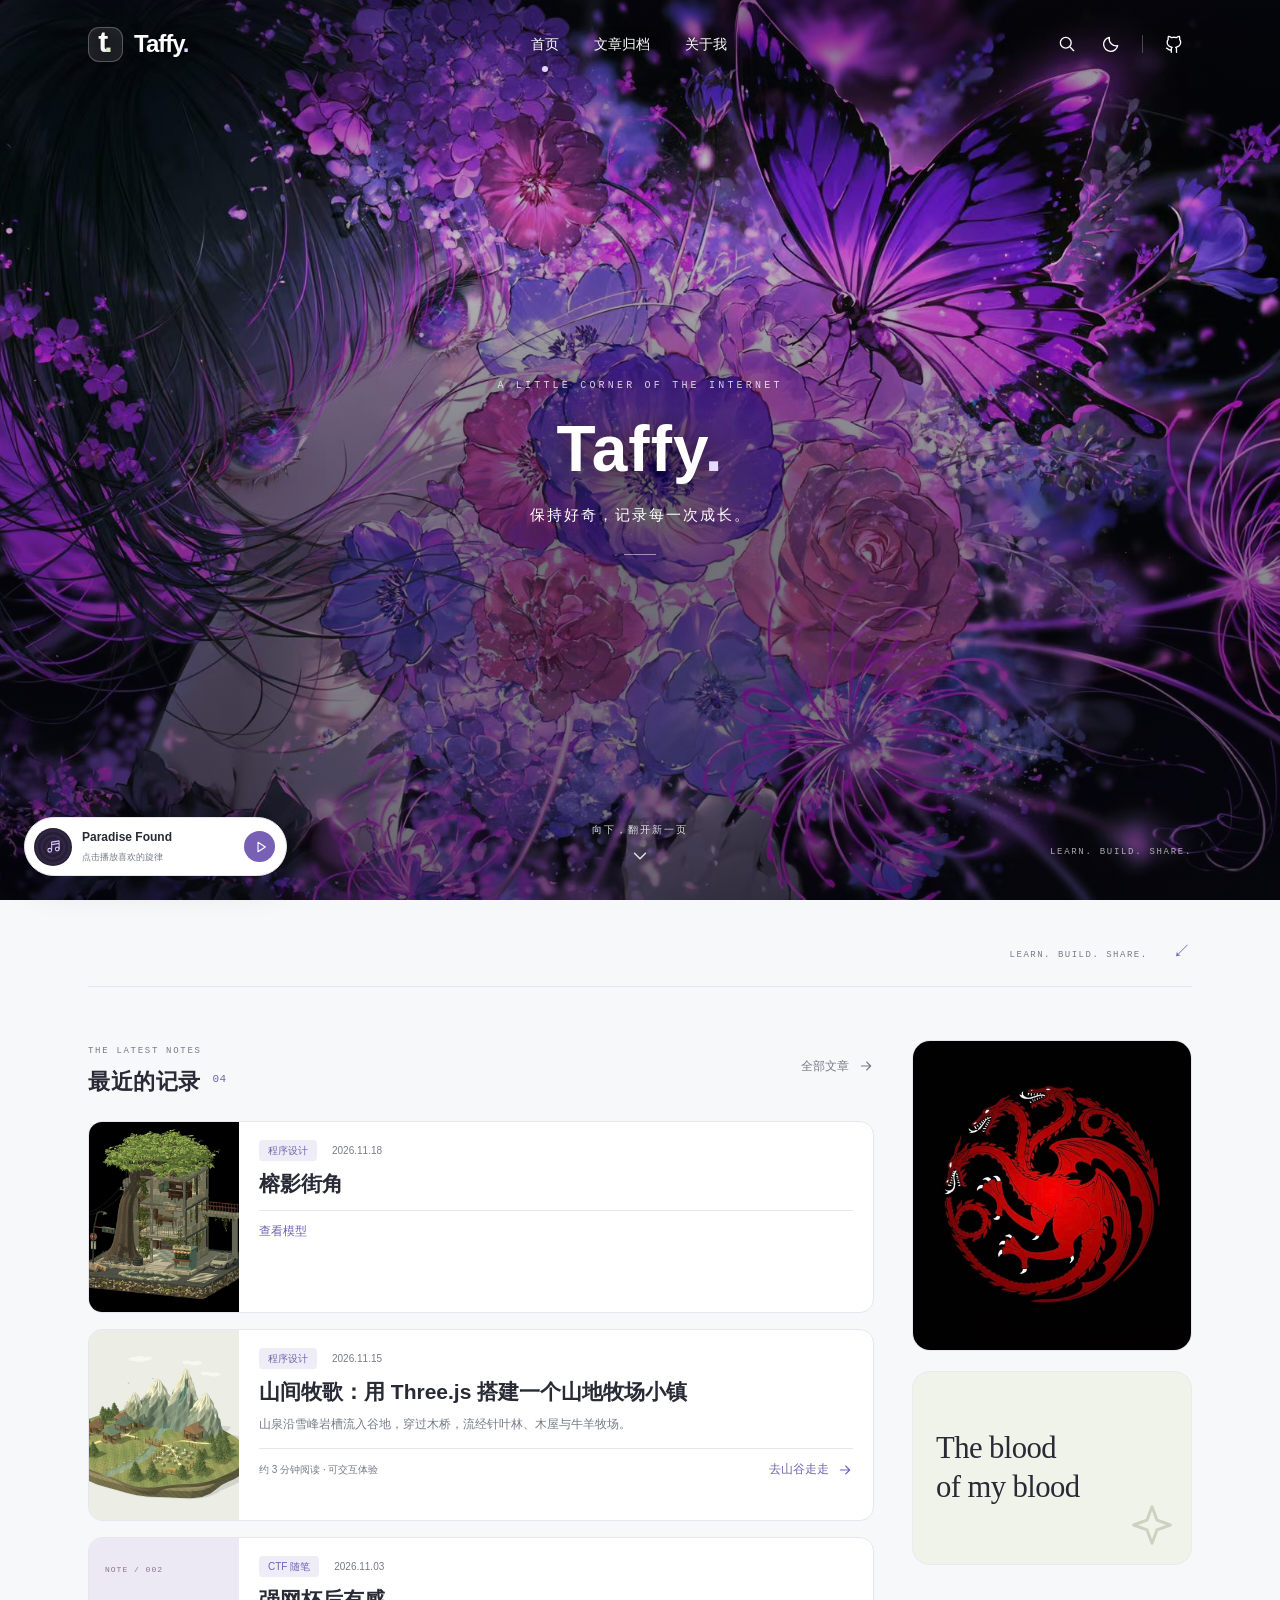
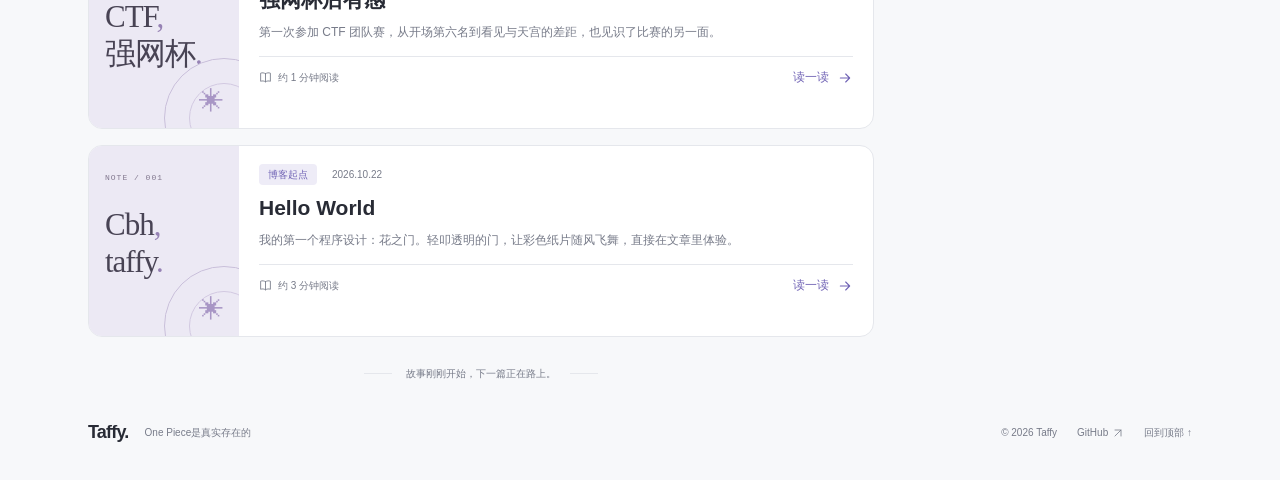
==== commit 60910941: "Expand Alpine Meadow and connect animated snowmelt to the valley river" ====
--- a/index.html
+++ b/index.html
@@ -143,9 +143,9 @@
 <div class="hero-footnote"><span aria-hidden="true"></span><span class="mono">LEARN. BUILD. SHARE. <span class="footnote-arrow">↙</span></span></div>
 <div class="content-layout" id="latest"><section class="posts-section" aria-labelledby="latest-title"><div class="section-heading"><div><span class="eyebrow">THE LATEST NOTES</span><h2 id="latest-title">最近的记录<span class="count">04</span></h2></div><a class="text-link" href="/archives/?v=20261115-alpine-meadow">全部文章 <svg class="icon " width="20" height="20" viewBox="0 0 24 24" fill="none" stroke="currentColor" stroke-width="1.6" stroke-linecap="round" stroke-linejoin="round" aria-hidden="true"><path d="M5 12h14m-6-6 6 6-6 6"/></svg></a></div>
 <article class="post-card"><a class="post-visual" href="/2026/11/18/banyan-corner/" aria-label="打开榕影街角"><img src="/assets/banyan-corner-preview.jpg" alt="榕树下的街角微缩模型" loading="lazy" style="position:absolute;inset:0;width:100%;height:100%;object-fit:cover"></a><div class="post-content"><div class="post-meta"><span class="tag">程序设计</span><time datetime="2026-11-18">2026.11.18</time></div><h3><a href="/2026/11/18/banyan-corner/">榕影街角</a></h3><div class="post-card-footer"><a class="read-link" href="/2026/11/18/banyan-corner/">查看模型</a></div></div></article>
-<article class="post-card"><a class="post-visual" href="/2026/11/15/alpine-meadow/" aria-label="阅读 山间牧歌" style="background:#e5ecda"><img src="/assets/alpine-meadow-preview.jpg" alt="雪山下的木屋、溪流与牛羊牧场" width="1363" height="936" loading="lazy" style="position:absolute;inset:0;width:100%;height:100%;object-fit:cover;object-position:72% center"></a><div class="post-content"><div class="post-meta"><span class="tag">程序设计</span><time datetime="2026-11-15">2026.11.15</time></div><h3><a href="/2026/11/15/alpine-meadow/">山间牧歌：用 Three.js 搭建一个山地牧场小镇</a></h3><p>雪峰之下，溪流穿过木屋，流向牛羊成群的牧场。一个可以旋转、切换昼夜的三渲二微缩世界。</p><div class="post-card-footer"><span class="reading-time">约 3 分钟阅读 · 可交互体验</span><a href="/2026/11/15/alpine-meadow/" class="read-link">去山谷走走 <svg class="icon" width="20" height="20" viewBox="0 0 24 24" fill="none" stroke="currentColor" stroke-width="1.6" stroke-linecap="round" stroke-linejoin="round" aria-hidden="true"><path d="M5 12h14m-6-6 6 6-6 6"/></svg></a></div></div></article>
+<article class="post-card"><a class="post-visual" href="/2026/11/15/alpine-meadow/" aria-label="阅读 山间牧歌" style="background:#e5ecda"><img src="/assets/alpine-meadow-preview.jpg" alt="雪山下的木屋、溪流与牛羊牧场" width="1363" height="936" loading="lazy" style="position:absolute;inset:0;width:100%;height:100%;object-fit:cover;object-position:72% center"></a><div class="post-content"><div class="post-meta"><span class="tag">程序设计</span><time datetime="2026-11-15">2026.11.15</time></div><h3><a href="/2026/11/15/alpine-meadow/">山间牧歌：用 Three.js 搭建一个山地牧场小镇</a></h3><p>山泉沿雪峰岩槽流入谷地，穿过木桥，流经针叶林、木屋与牛羊牧场。</p><div class="post-card-footer"><span class="reading-time">约 3 分钟阅读 · 可交互体验</span><a href="/2026/11/15/alpine-meadow/" class="read-link">去山谷走走 <svg class="icon" width="20" height="20" viewBox="0 0 24 24" fill="none" stroke="currentColor" stroke-width="1.6" stroke-linecap="round" stroke-linejoin="round" aria-hidden="true"><path d="M5 12h14m-6-6 6 6-6 6"/></svg></a></div></div></article>
 <article class="post-card"><a class="post-visual" href="/2026/11/03/qiangwang-cup-reflections/" aria-label="阅读 强网杯后有感"><span class="visual-index">NOTE / 002</span><span class="visual-hello">CTF<span class="visual-comma">,</span><br><span>强网杯<span class="visual-dot">.</span></span></span><span class="visual-bottom"><span>NOTES AFTER THE COMPETITION</span><svg class="icon " width="20" height="20" viewBox="0 0 24 24" fill="none" stroke="currentColor" stroke-width="1.6" stroke-linecap="round" stroke-linejoin="round" aria-hidden="true"><path d="M6 18 18 6M6 6h12v12"/></svg></span><span class="visual-orbit"></span><span class="visual-spark">✳</span></a><div class="post-content"><div class="post-meta"><span class="tag">CTF 随笔</span><time datetime="2026-11-03">2026.11.03</time></div><h3><a href="/2026/11/03/qiangwang-cup-reflections/">强网杯后有感</a></h3><p>第一次参加 CTF 团队赛，从开场第六名到看见与天宫的差距，也见识了比赛的另一面。</p><div class="post-card-footer"><span class="reading-time"><svg class="icon " width="20" height="20" viewBox="0 0 24 24" fill="none" stroke="currentColor" stroke-width="1.6" stroke-linecap="round" stroke-linejoin="round" aria-hidden="true"><path d="M12 5c-3-2-6-2-9-1v15c3-1 6-1 9 1 3-2 6-2 9-1V4c-3-1-6-1-9 1Zm0 0v15"/></svg> 约 1 分钟阅读</span><a href="/2026/11/03/qiangwang-cup-reflections/" class="read-link">读一读 <svg class="icon " width="20" height="20" viewBox="0 0 24 24" fill="none" stroke="currentColor" stroke-width="1.6" stroke-linecap="round" stroke-linejoin="round" aria-hidden="true"><path d="M5 12h14m-6-6 6 6-6 6"/></svg></a></div></div></article>
 <article class="post-card"><a class="post-visual" href="/2026/10/22/hello-world/" aria-label="阅读 Hello World"><span class="visual-index">NOTE / 001</span><span class="visual-hello">Cbh<span class="visual-comma">,</span><br><span>taffy<span class="visual-dot">.</span></span></span><span class="visual-bottom"><span>EVERY STORY STARTS SOMEWHERE</span><svg class="icon " width="20" height="20" viewBox="0 0 24 24" fill="none" stroke="currentColor" stroke-width="1.6" stroke-linecap="round" stroke-linejoin="round" aria-hidden="true"><path d="M6 18 18 6M6 6h12v12"/></svg></span><span class="visual-orbit"></span><span class="visual-spark">✳</span></a><div class="post-content"><div class="post-meta"><span class="tag">博客起点</span><time datetime="2026-10-22T13:47:17.910Z">2026.10.22</time></div><h3><a href="/2026/10/22/hello-world/">Hello World</a></h3><p>我的第一个程序设计：花之门。轻叩透明的门，让彩色纸片随风飞舞，直接在文章里体验。</p><div class="post-card-footer"><span class="reading-time"><svg class="icon " width="20" height="20" viewBox="0 0 24 24" fill="none" stroke="currentColor" stroke-width="1.6" stroke-linecap="round" stroke-linejoin="round" aria-hidden="true"><path d="M12 5c-3-2-6-2-9-1v15c3-1 6-1 9 1 3-2 6-2 9-1V4c-3-1-6-1-9 1Zm0 0v15"/></svg> 约 3 分钟阅读</span><a href="/2026/10/22/hello-world/" class="read-link">读一读 <svg class="icon " width="20" height="20" viewBox="0 0 24 24" fill="none" stroke="currentColor" stroke-width="1.6" stroke-linecap="round" stroke-linejoin="round" aria-hidden="true"><path d="M5 12h14m-6-6 6 6-6 6"/></svg></a></div></div></article>
 <div class="end-note"><span></span><p>故事刚刚开始，下一篇正在路上。</p><span></span></div></section><aside class="sidebar" aria-label="关于博客"><section class="profile-card dragon-card" aria-label="红色三首龙"><img class="dragon-card-image" src="/assets/%E5%BE%AE%E4%BF%A1%E5%9B%BE%E7%89%87_20261013163042_8_358.jpg" width="2532" height="1170" alt="黑色背景上的红色三首龙徽章" loading="lazy" decoding="async"></section><section class="note-card blood-note-card" aria-label="The blood of my blood"><p>The blood<br>of my blood</p><svg class="icon note-spark" width="20" height="20" viewBox="0 0 24 24" fill="none" stroke="currentColor" stroke-width="1.6" stroke-linecap="round" stroke-linejoin="round" aria-hidden="true"><path d="m12 2 2.7 7.3L22 12l-7.3 2.7L12 22l-2.7-7.3L2 12l7.3-2.7Z"/></svg></section></aside></div>
 </div></main><footer class="site-footer shell"><div><a class="footer-brand" href="/">Taffy.</a><span>One Piece是真实存在的</span></div><div class="footer-meta"><span>© 2026 Taffy</span><a href="https://github.com/cfy42568b-cmd" target="_blank" rel="noopener noreferrer">GitHub <svg class="icon " width="20" height="20" viewBox="0 0 24 24" fill="none" stroke="currentColor" stroke-width="1.6" stroke-linecap="round" stroke-linejoin="round" aria-hidden="true"><path d="M6 18 18 6M6 6h12v12"/></svg></a><a href="#top" aria-label="返回顶部">回到顶部 ↑</a></div></footer>
-    <dialog class="search-dialog" aria-labelledby="search-title"><div class="search-heading"><h2 id="search-title">找一篇文章</h2><button type="button" class="icon-button" data-search-close aria-label="关闭搜索"><svg class="icon " width="20" height="20" viewBox="0 0 24 24" fill="none" stroke="currentColor" stroke-width="1.6" stroke-linecap="round" stroke-linejoin="round" aria-hidden="true"><path d="m6 6 12 12M6 18 18 6"/></svg></button></div><label class="search-field"><svg class="icon " width="20" height="20" viewBox="0 0 24 24" fill="none" stroke="currentColor" stroke-width="1.6" stroke-linecap="round" stroke-linejoin="round" aria-hidden="true"><circle cx="10.5" cy="10.5" r="6.5"/><path d="m16 16 4 4"/></svg><input type="search" id="article-search" placeholder="搜索标题、内容或关键词…" aria-label="搜索标题、内容或关键词" autocomplete="off"></label><p class="search-status" role="status" aria-live="polite">共 3 篇文章</p><div class="search-results"><a class="search-result" href="/2026/11/18/banyan-corner/" data-search-text="榕影街角 榕树 城市 废墟 建模 微缩 Three.js"><span><strong>榕影街角</strong><small>2026.11.18 · 程序设计</small></span></a><a class="search-result" href="/2026/11/15/alpine-meadow/" data-search-text="山间牧歌 Three.js 3D 三渲二 牧场 小镇 雪山 木屋 溪流 牛羊 像素小人 交互 程序设计 Alpine Meadow"><span><strong>山间牧歌：用 Three.js 搭建一个山地牧场小镇</strong><small>2026.11.15 · 程序设计</small></span><svg class="icon" width="20" height="20" viewBox="0 0 24 24" fill="none" stroke="currentColor" stroke-width="1.6" stroke-linecap="round" stroke-linejoin="round" aria-hidden="true"><path d="M5 12h14m-6-6 6 6-6 6"/></svg></a><a class="search-result" href="/2026/11/03/qiangwang-cup-reflections/" data-search-text="强网杯后有感 ctf 团队赛 第六名 天宫 比赛 这是我第一次参加ctf团队赛，最开始打到了第六名，以为是我们很有实力，结果是大佬还没来参赛呢。。。这次比赛让我看到了我与天宫的差距，也让我了解到了比赛的黑暗面😱😱😱😱"><span><strong>强网杯后有感</strong><small>2026.11.03 · CTF 随笔</small></span><svg class="icon " width="20" height="20" viewBox="0 0 24 24" fill="none" stroke="currentColor" stroke-width="1.6" stroke-linecap="round" stroke-linejoin="round" aria-hidden="true"><path d="M5 12h14m-6-6 6 6-6 6"/></svg></a><a class="search-result" href="/2026/10/22/hello-world/" data-search-text="hello world 博客 第一篇 我的第一个程序设计 花之门 透明门 彩色纸片 交互 在线体验 cbh.taffy"><span><strong>Hello World · 我的第一个程序设计</strong><small>2026.10.22 · 博客起点 / 程序设计</small></span><svg class="icon " width="20" height="20" viewBox="0 0 24 24" fill="none" stroke="currentColor" stroke-width="1.6" stroke-linecap="round" stroke-linejoin="round" aria-hidden="true"><path d="M5 12h14m-6-6 6 6-6 6"/></svg></a><p class="search-empty" hidden>还没有找到相关笔记，换个关键词试试吧。</p></div><p class="search-hint"><kbd>Esc</kbd> 关闭 <span>·</span> <kbd>/</kbd> 快速搜索</p></dialog></body></html>
+    <dialog class="search-dialog" aria-labelledby="search-title"><div class="search-heading"><h2 id="search-title">找一篇文章</h2><button type="button" class="icon-button" data-search-close aria-label="关闭搜索"><svg class="icon " width="20" height="20" viewBox="0 0 24 24" fill="none" stroke="currentColor" stroke-width="1.6" stroke-linecap="round" stroke-linejoin="round" aria-hidden="true"><path d="m6 6 12 12M6 18 18 6"/></svg></button></div><label class="search-field"><svg class="icon " width="20" height="20" viewBox="0 0 24 24" fill="none" stroke="currentColor" stroke-width="1.6" stroke-linecap="round" stroke-linejoin="round" aria-hidden="true"><circle cx="10.5" cy="10.5" r="6.5"/><path d="m16 16 4 4"/></svg><input type="search" id="article-search" placeholder="搜索标题、内容或关键词…" aria-label="搜索标题、内容或关键词" autocomplete="off"></label><p class="search-status" role="status" aria-live="polite">共 3 篇文章</p><div class="search-results"><a class="search-result" href="/2026/11/18/banyan-corner/" data-search-text="榕影街角 榕树 城市 废墟 建模 微缩 Three.js"><span><strong>榕影街角</strong><small>2026.11.18 · 程序设计</small></span></a><a class="search-result" href="/2026/11/15/alpine-meadow/" data-search-text="山间牧歌 Three.js 3D 微缩 牧场 山泉 瀑布 雪山 木屋 溪流 牛羊 交互 程序设计 Alpine Meadow"><span><strong>山间牧歌：用 Three.js 搭建一个山地牧场小镇</strong><small>2026.11.15 · 程序设计</small></span><svg class="icon" width="20" height="20" viewBox="0 0 24 24" fill="none" stroke="currentColor" stroke-width="1.6" stroke-linecap="round" stroke-linejoin="round" aria-hidden="true"><path d="M5 12h14m-6-6 6 6-6 6"/></svg></a><a class="search-result" href="/2026/11/03/qiangwang-cup-reflections/" data-search-text="强网杯后有感 ctf 团队赛 第六名 天宫 比赛 这是我第一次参加ctf团队赛，最开始打到了第六名，以为是我们很有实力，结果是大佬还没来参赛呢。。。这次比赛让我看到了我与天宫的差距，也让我了解到了比赛的黑暗面😱😱😱😱"><span><strong>强网杯后有感</strong><small>2026.11.03 · CTF 随笔</small></span><svg class="icon " width="20" height="20" viewBox="0 0 24 24" fill="none" stroke="currentColor" stroke-width="1.6" stroke-linecap="round" stroke-linejoin="round" aria-hidden="true"><path d="M5 12h14m-6-6 6 6-6 6"/></svg></a><a class="search-result" href="/2026/10/22/hello-world/" data-search-text="hello world 博客 第一篇 我的第一个程序设计 花之门 透明门 彩色纸片 交互 在线体验 cbh.taffy"><span><strong>Hello World · 我的第一个程序设计</strong><small>2026.10.22 · 博客起点 / 程序设计</small></span><svg class="icon " width="20" height="20" viewBox="0 0 24 24" fill="none" stroke="currentColor" stroke-width="1.6" stroke-linecap="round" stroke-linejoin="round" aria-hidden="true"><path d="M5 12h14m-6-6 6 6-6 6"/></svg></a><p class="search-empty" hidden>还没有找到相关笔记，换个关键词试试吧。</p></div><p class="search-hint"><kbd>Esc</kbd> 关闭 <span>·</span> <kbd>/</kbd> 快速搜索</p></dialog></body></html>
